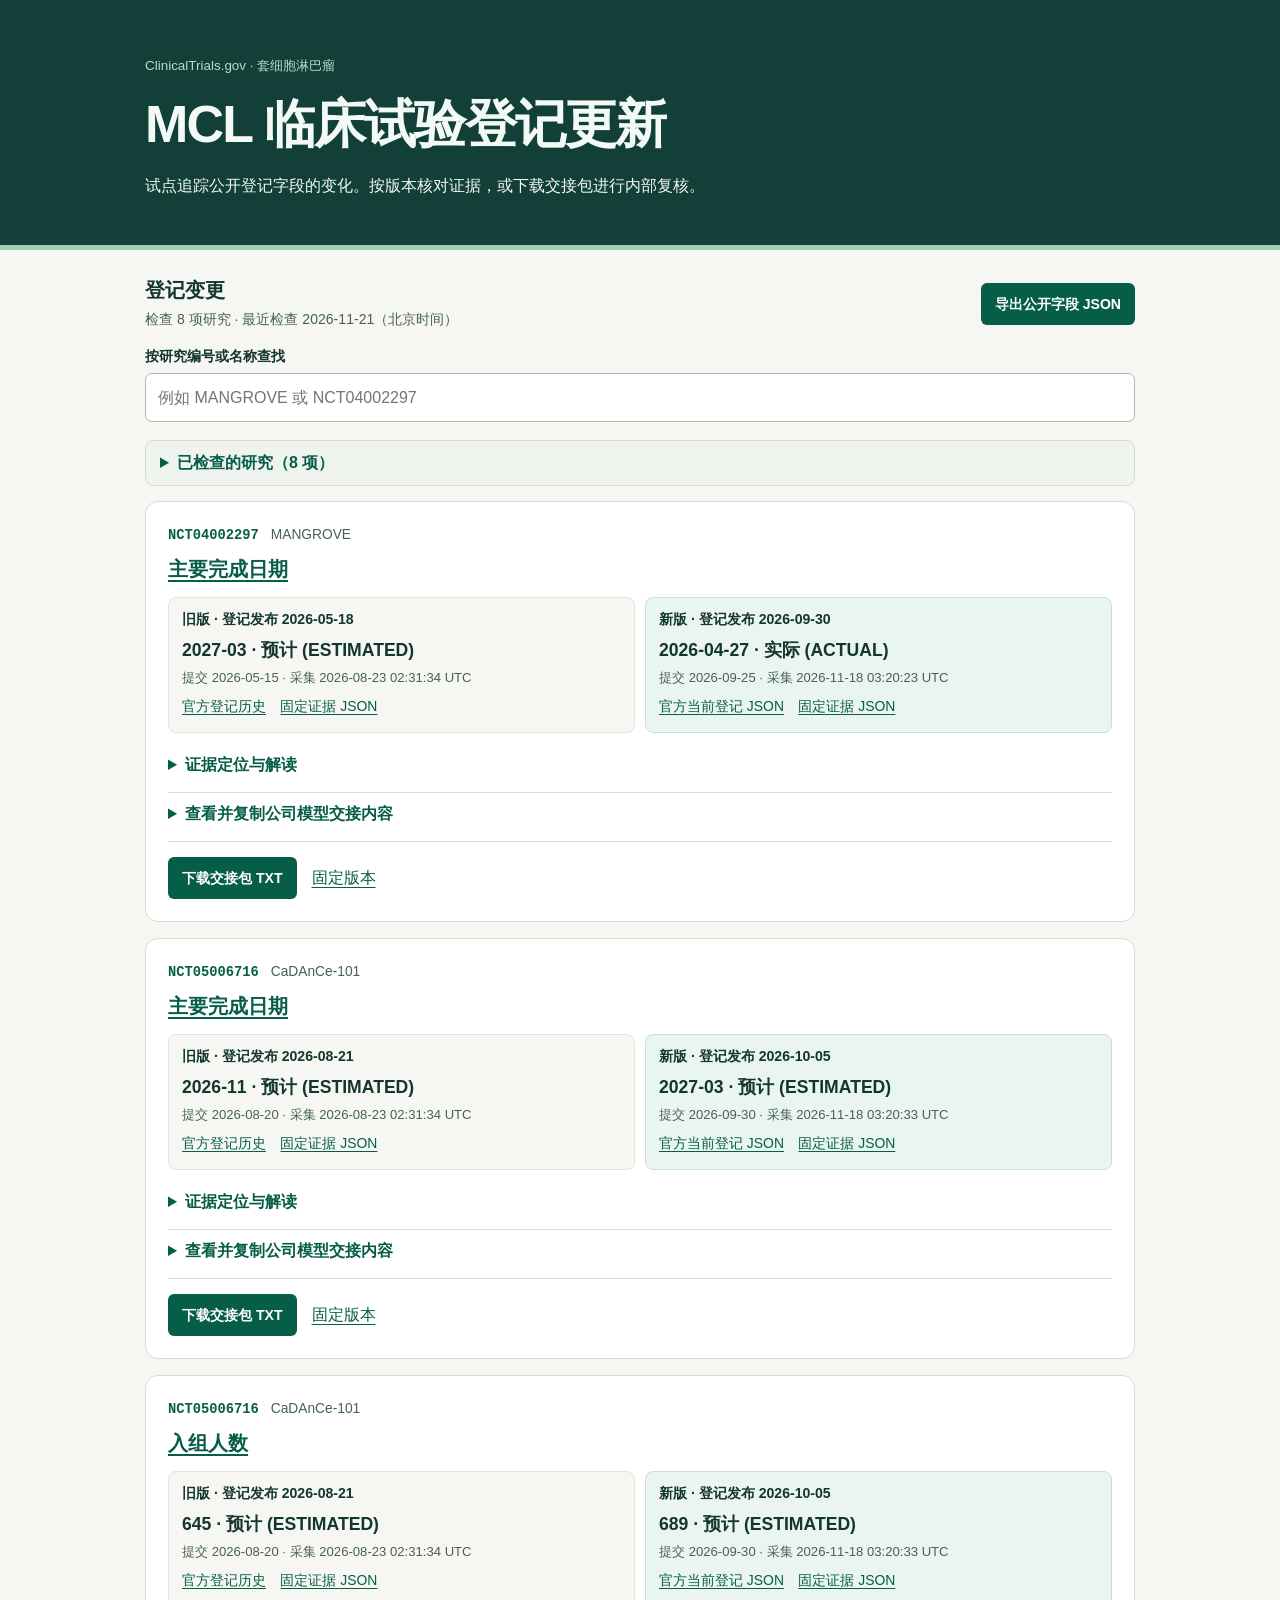
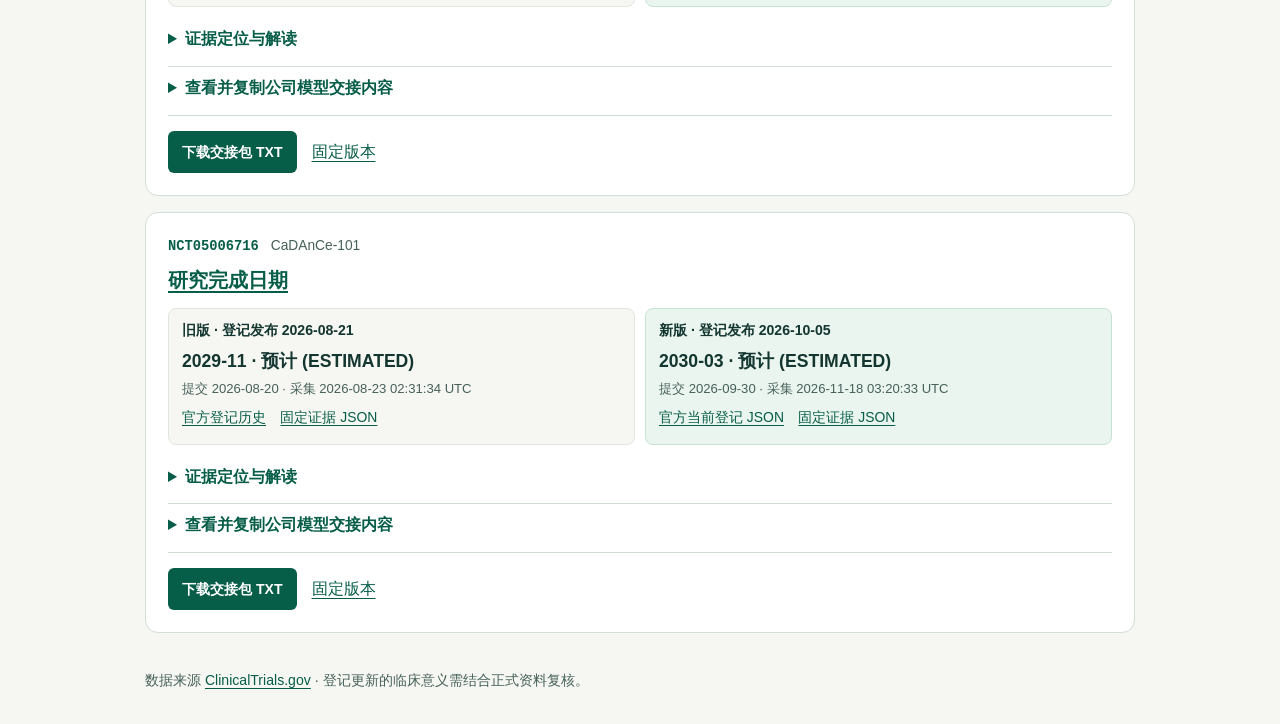
==== registry.html @ 175d5019 "Update public MCL registry snapshot" ====
<!doctype html>
<html lang="zh-CN">
<head>
<meta charset="utf-8">
<meta name="viewport" content="width=device-width,initial-scale=1">
<title>MCL 临床试验登记更新</title>
<link rel="stylesheet" href="reader.css">
<script src="reader.js" defer></script>
</head>
<body>
<header><div class="shell">
    <p class="kicker">ClinicalTrials.gov · 套细胞淋巴瘤</p>
    <h1>MCL 临床试验登记更新</h1>
    <p>试点追踪公开登记字段的变化。按版本核对证据，或下载交接包进行内部复核。</p>
</div></header>
<main class="shell">
    <section class="controls" aria-labelledby="list">
      <div><h2 id="list">登记变更</h2><p>检查 8 项研究 · 最近检查 2026-11-21（北京时间）</p></div>
      <a class="button" href="feed.json" download>导出公开字段 JSON</a>
      <div class="search" hidden><label for="filter">按研究编号或名称查找</label>
      <input type="search" id="filter" placeholder="例如 MANGROVE 或 NCT04002297"></div>
    </section>
    
<details class="monitored">
    <summary>已检查的研究（8 项）</summary>
    <ul>
<li class="monitor-study" data-study="NCT03206970 BGB-3111-206">
    <div><strong>BGB-3111-206</strong> <code>NCT03206970</code></div>
    <div class="date">登记版本发布 2024-10-26 · 未发现监测字段差异</div>
    <a href="https://clinicaltrials.gov/api/v2/studies/NCT03206970">官方当前登记 JSON</a> <a href="https://clinicaltrials.gov/study/NCT03206970?tab=history">官方登记历史</a>
</li>

<li class="monitor-study" data-study="NCT03740529 BRUIN">
    <div><strong>BRUIN</strong> <code>NCT03740529</code></div>
    <div class="date">登记版本发布 2026-01-27 · 未发现监测字段差异</div>
    <a href="https://clinicaltrials.gov/api/v2/studies/NCT03740529">官方当前登记 JSON</a> <a href="https://clinicaltrials.gov/study/NCT03740529?tab=history">官方登记历史</a>
</li>

<li class="monitor-study" data-study="NCT05006716 CaDAnCe-101">
    <div><strong>CaDAnCe-101</strong> <code>NCT05006716</code></div>
    <div class="date">登记版本发布 2026-10-05 · 有监测字段差异</div>
    <a href="https://clinicaltrials.gov/api/v2/studies/NCT05006716">官方当前登记 JSON</a> <a href="https://clinicaltrials.gov/study/NCT05006716?tab=history">官方登记历史</a>
</li>

<li class="monitor-study" data-study="NCT06742996 CELESTIAL-RRMCL">
    <div><strong>CELESTIAL-RRMCL</strong> <code>NCT06742996</code></div>
    <div class="date">登记版本发布 2026-10-29 · 未发现监测字段差异</div>
    <a href="https://clinicaltrials.gov/api/v2/studies/NCT06742996">官方当前登记 JSON</a> <a href="https://clinicaltrials.gov/study/NCT06742996?tab=history">官方登记历史</a>
</li>

<li class="monitor-study" data-study="NCT02972840 ECHO">
    <div><strong>ECHO</strong> <code>NCT02972840</code></div>
    <div class="date">登记版本发布 2026-10-08 · 未发现监测字段差异</div>
    <a href="https://clinicaltrials.gov/api/v2/studies/NCT02972840">官方当前登记 JSON</a> <a href="https://clinicaltrials.gov/study/NCT02972840?tab=history">官方登记历史</a>
</li>

<li class="monitor-study" data-study="NCT04002297 MANGROVE">
    <div><strong>MANGROVE</strong> <code>NCT04002297</code></div>
    <div class="date">登记版本发布 2026-09-30 · 有监测字段差异</div>
    <a href="https://clinicaltrials.gov/api/v2/studies/NCT04002297">官方当前登记 JSON</a> <a href="https://clinicaltrials.gov/study/NCT04002297?tab=history">官方登记历史</a>
</li>

<li class="monitor-study" data-study="NCT03112174 SYMPATICO">
    <div><strong>SYMPATICO</strong> <code>NCT03112174</code></div>
    <div class="date">登记版本发布 2025-07-22 · 未发现监测字段差异</div>
    <a href="https://clinicaltrials.gov/api/v2/studies/NCT03112174">官方当前登记 JSON</a> <a href="https://clinicaltrials.gov/study/NCT03112174?tab=history">官方登记历史</a>
</li>

<li class="monitor-study" data-study="NCT02601313 ZUMA-2">
    <div><strong>ZUMA-2</strong> <code>NCT02601313</code></div>
    <div class="date">登记版本发布 2026-03-18 · 未发现监测字段差异</div>
    <a href="https://clinicaltrials.gov/api/v2/studies/NCT02601313">官方当前登记 JSON</a> <a href="https://clinicaltrials.gov/study/NCT02601313?tab=history">官方登记历史</a>
</li>
</ul>
</details>

    <p id="empty" class="empty" role="status" hidden>未找到匹配的研究。</p>
    
<article id="d60b5598485676c1b5f2878c" class="card" data-study="NCT04002297 MANGROVE">
    <div class="study"><span>NCT04002297</span><span>MANGROVE</span></div>
    <h2><a href="events/d60b5598485676c1b5f2878c.html">主要完成日期</a></h2>
    <div class="comparison">
        <section class="before">
            <h3>旧版 · 登记发布 2026-05-18</h3>
            <p class="value">2027-03 · 预计 (ESTIMATED)</p>
            <p class="date">提交 2026-05-15 · 采集 2026-08-23 02:31:34 UTC</p>
            <a href="https://clinicaltrials.gov/study/NCT04002297?tab=history">官方登记历史</a>
            <a href="evidence/d60b5598485676c1b5f2878c-before_file.json">固定证据 JSON</a>
        </section>
        <section class="after">
            <h3>新版 · 登记发布 2026-09-30</h3>
            <p class="value">2026-04-27 · 实际 (ACTUAL)</p>
            <p class="date">提交 2026-09-25 · 采集 2026-11-18 03:20:23 UTC</p>
            <a href="https://clinicaltrials.gov/api/v2/studies/NCT04002297">官方当前登记 JSON</a>
            <a href="evidence/d60b5598485676c1b5f2878c-after_file.json">固定证据 JSON</a>
        </section>
    </div>
    <details>
        <summary>证据定位与解读</summary>
        <p>官方 Record History 按提交日（Submitted Date）列出版本。选择旧版 2026-05-15 和新版 2026-09-25，再核对登记字段。 当前官方 JSON 会继续更新，固定证据仅保留采集版本中的这一字段。</p>
        <p>首版核对指引已更正。官方历史列表使用提交日，证据仍同时保留发布日期。</p>
        <p>登记字段 <code>protocolSection.statusModule.primaryCompletionDateStruct</code></p>
        <p>主要完成日期指最后一位受试者完成主要终点最终数据采集的日期。若登记从预计改为实际，可向研究团队核对主要终点数据的成熟度和分析安排。</p>
        <p>MANGROVE 的这版登记是一项 III 期研究，纳入既往未治疗且不适合造血干细胞移植的成人 MCL。比较扎努布替尼＋利妥昔单抗与苯达莫司汀＋利妥昔单抗（BR）；主要终点为独立中央判读的无进展生存期（PFS）。</p><p>如果内部项目针对后线 MCL，本次主要完成日期更新可触发对未来一线治疗路径与既往 BTK 抑制剂暴露的监测。该字段没有提供新的疗效实测值。</p><p>官方设计与终点字段 <code>protocolSection.identificationModule.briefTitle</code>、<code>protocolSection.designModule.phases</code>、<code>protocolSection.armsInterventionsModule.armGroups</code>、<code>protocolSection.outcomesModule.primaryOutcomes</code></p>
        <p>首次变更日期待核实。登记变化无法单独证明锁库、读出、发表、疗效、安全性或提前终止。</p>
        <a href="https://clinicaltrials.gov/study-basics/glossary">ClinicalTrials.gov 术语表</a>
    </details>
    <details>
        <summary>查看并复制公司模型交接内容</summary>
        <textarea readonly rows="12" aria-label="交接内容">MCL 登记变更 · 公司模型核对材料

研究 MANGROVE（NCT04002297）
字段 主要完成日期
旧版 2027-03 · 预计 (ESTIMATED)（登记版本发布 2026-05-18；提交 2026-05-15；采集 2026-08-23T02:31:34+00:00）
新版 2026-04-27 · 实际 (ACTUAL)（登记版本发布 2026-09-30；提交 2026-09-25；采集 2026-11-18T03:20:23+00:00）

公开证据
旧版官方历史记录 https://clinicaltrials.gov/study/NCT04002297?tab=history
官方 Record History 按提交日（Submitted Date）列出版本。选择旧版 2026-05-15 和新版 2026-09-25，再核对登记字段。
当前官方登记 JSON https://clinicaltrials.gov/api/v2/studies/NCT04002297
核对字段 protocolSection.statusModule.primaryCompletionDateStruct；当前 JSON 会继续更新。固定证据保留采集的对应登记值。
首版核对指引已更正。官方历史列表使用提交日，证据仍同时保留发布日期。
官方术语表 https://clinicaltrials.gov/study-basics/glossary
两次快照只证明各自登记版本中的值。首次发生变更的准确日期待核实。

本次版本的研究背景
MANGROVE 的这版登记是一项 III 期研究，纳入既往未治疗且不适合造血干细胞移植的成人 MCL。比较扎努布替尼＋利妥昔单抗与苯达莫司汀＋利妥昔单抗（BR）；主要终点为独立中央判读的无进展生存期（PFS）。
如果内部项目针对后线 MCL，本次主要完成日期更新可触发对未来一线治疗路径与既往 BTK 抑制剂暴露的监测。该字段没有提供新的疗效实测值。
设计与终点定位 protocolSection.identificationModule.briefTitle、protocolSection.designModule.phases、protocolSection.armsInterventionsModule.armGroups、protocolSection.outcomesModule.primaryOutcomes
需核对的项目问题 请核对项目入组标准是否按既往 BTK 抑制剂暴露分层，并说明需要何种正式一线读出或采用证据，才应调整后线入组或分析假设。

条件化影响
主要完成日期指最后一位受试者完成主要终点最终数据采集的日期。若登记从预计改为实际，可向研究团队核对主要终点数据的成熟度和分析安排。
有正式数据截止或锁库公告时，记录公告日期、覆盖人群和分析类型。只有登记更新时，将读出窗口留待核实。

请内部模型回答
请核对主要终点定义、最后一位受试者的数据采集节点、数据截止或锁库计划及预计首次披露时间。若较原计划提前，是否有公开的方案修订或随访安排可解释差异？
在有权限的内网资料中定位关联的研究方案版本、正式分析或披露计划、内部监测记录。逐条区分登记事实、内部证据、条件推断与待核实事项，并给出资料标题、日期和可复核定位。缺少证据的项目列出所缺资料。若需要作跨研究比较，先核对人群、终点、分析集与随访；资料不足时保留待核实。

限制
登记变化无法单独证明锁库、结果读出、发表、疗效、安全性或提前终止。
</textarea>
        <button class="copy" data-copy type="button" hidden>复制交接内容</button>
        <span class="copy-status" role="status"></span>
    </details>
    <div class="actions">
        <a class="button" href="handoff/d60b5598485676c1b5f2878c.txt" download>下载交接包 TXT</a>
        <a href="events/d60b5598485676c1b5f2878c.html">固定版本</a>
    </div>
</article>

<article id="5d902470d281c85d183dbe94" class="card" data-study="NCT05006716 CaDAnCe-101">
    <div class="study"><span>NCT05006716</span><span>CaDAnCe-101</span></div>
    <h2><a href="events/5d902470d281c85d183dbe94.html">主要完成日期</a></h2>
    <div class="comparison">
        <section class="before">
            <h3>旧版 · 登记发布 2026-08-21</h3>
            <p class="value">2026-11 · 预计 (ESTIMATED)</p>
            <p class="date">提交 2026-08-20 · 采集 2026-08-23 02:31:34 UTC</p>
            <a href="https://clinicaltrials.gov/study/NCT05006716?tab=history">官方登记历史</a>
            <a href="evidence/5d902470d281c85d183dbe94-before_file.json">固定证据 JSON</a>
        </section>
        <section class="after">
            <h3>新版 · 登记发布 2026-10-05</h3>
            <p class="value">2027-03 · 预计 (ESTIMATED)</p>
            <p class="date">提交 2026-09-30 · 采集 2026-11-18 03:20:33 UTC</p>
            <a href="https://clinicaltrials.gov/api/v2/studies/NCT05006716">官方当前登记 JSON</a>
            <a href="evidence/5d902470d281c85d183dbe94-after_file.json">固定证据 JSON</a>
        </section>
    </div>
    <details>
        <summary>证据定位与解读</summary>
        <p>官方 Record History 按提交日（Submitted Date）列出版本。选择旧版 2026-08-20 和新版 2026-09-30，再核对登记字段。 当前官方 JSON 会继续更新，固定证据仅保留采集版本中的这一字段。</p>
        <p>首版核对指引已更正。官方历史列表使用提交日，证据仍同时保留发布日期。</p>
        <p>登记字段 <code>protocolSection.statusModule.primaryCompletionDateStruct</code></p>
        <p>主要完成日期指最后一位受试者完成主要终点最终数据采集的日期。若登记从预计改为实际，可向研究团队核对主要终点数据的成熟度和分析安排。</p>
        <p>CaDAnCe-101 的这版登记是一项涵盖多种 B 细胞肿瘤的 I/II 期研究。I 期包括单药剂量递增与扩展，主要观察不良事件和剂量；II 期为单药扩展，主要终点为客观缓解率（ORR）。</p><p>若查看入组字段，645→689 是全研究目标入组人数的变化。按 MCL 队列评估时，需要单独核对队列计划与实际人数。</p><p>官方设计与终点字段 <code>protocolSection.identificationModule.briefTitle</code>、<code>protocolSection.designModule.phases</code>、<code>protocolSection.armsInterventionsModule.armGroups</code>、<code>protocolSection.outcomesModule.primaryOutcomes</code></p>
        <p>首次变更日期待核实。登记变化无法单独证明锁库、读出、发表、疗效、安全性或提前终止。</p>
        <a href="https://clinicaltrials.gov/study-basics/glossary">ClinicalTrials.gov 术语表</a>
    </details>
    <details>
        <summary>查看并复制公司模型交接内容</summary>
        <textarea readonly rows="12" aria-label="交接内容">MCL 登记变更 · 公司模型核对材料

研究 CaDAnCe-101（NCT05006716）
字段 主要完成日期
旧版 2026-11 · 预计 (ESTIMATED)（登记版本发布 2026-08-21；提交 2026-08-20；采集 2026-08-23T02:31:34+00:00）
新版 2027-03 · 预计 (ESTIMATED)（登记版本发布 2026-10-05；提交 2026-09-30；采集 2026-11-18T03:20:33+00:00）

公开证据
旧版官方历史记录 https://clinicaltrials.gov/study/NCT05006716?tab=history
官方 Record History 按提交日（Submitted Date）列出版本。选择旧版 2026-08-20 和新版 2026-09-30，再核对登记字段。
当前官方登记 JSON https://clinicaltrials.gov/api/v2/studies/NCT05006716
核对字段 protocolSection.statusModule.primaryCompletionDateStruct；当前 JSON 会继续更新。固定证据保留采集的对应登记值。
首版核对指引已更正。官方历史列表使用提交日，证据仍同时保留发布日期。
官方术语表 https://clinicaltrials.gov/study-basics/glossary
两次快照只证明各自登记版本中的值。首次发生变更的准确日期待核实。

本次版本的研究背景
CaDAnCe-101 的这版登记是一项涵盖多种 B 细胞肿瘤的 I/II 期研究。I 期包括单药剂量递增与扩展，主要观察不良事件和剂量；II 期为单药扩展，主要终点为客观缓解率（ORR）。
若查看入组字段，645→689 是全研究目标入组人数的变化。按 MCL 队列评估时，需要单独核对队列计划与实际人数。
设计与终点定位 protocolSection.identificationModule.briefTitle、protocolSection.designModule.phases、protocolSection.armsInterventionsModule.armGroups、protocolSection.outcomesModule.primaryOutcomes
需核对的项目问题 请核对 MCL 队列的独立样本量、入组进度、既往 BTK 抑制剂暴露及可评价人数；仅在队列资料显示更改时更新 MCL 项目的监测判断。

条件化影响
主要完成日期指最后一位受试者完成主要终点最终数据采集的日期。若登记从预计改为实际，可向研究团队核对主要终点数据的成熟度和分析安排。
有正式数据截止或锁库公告时，记录公告日期、覆盖人群和分析类型。只有登记更新时，将读出窗口留待核实。

请内部模型回答
请核对主要终点定义、最后一位受试者的数据采集节点、数据截止或锁库计划及预计首次披露时间。若较原计划提前，是否有公开的方案修订或随访安排可解释差异？
在有权限的内网资料中定位关联的研究方案版本、正式分析或披露计划、内部监测记录。逐条区分登记事实、内部证据、条件推断与待核实事项，并给出资料标题、日期和可复核定位。缺少证据的项目列出所缺资料。若需要作跨研究比较，先核对人群、终点、分析集与随访；资料不足时保留待核实。

限制
登记变化无法单独证明锁库、结果读出、发表、疗效、安全性或提前终止。
</textarea>
        <button class="copy" data-copy type="button" hidden>复制交接内容</button>
        <span class="copy-status" role="status"></span>
    </details>
    <div class="actions">
        <a class="button" href="handoff/5d902470d281c85d183dbe94.txt" download>下载交接包 TXT</a>
        <a href="events/5d902470d281c85d183dbe94.html">固定版本</a>
    </div>
</article>

<article id="05e7311317cbf8cc5803817f" class="card" data-study="NCT05006716 CaDAnCe-101">
    <div class="study"><span>NCT05006716</span><span>CaDAnCe-101</span></div>
    <h2><a href="events/05e7311317cbf8cc5803817f.html">入组人数</a></h2>
    <div class="comparison">
        <section class="before">
            <h3>旧版 · 登记发布 2026-08-21</h3>
            <p class="value">645 · 预计 (ESTIMATED)</p>
            <p class="date">提交 2026-08-20 · 采集 2026-08-23 02:31:34 UTC</p>
            <a href="https://clinicaltrials.gov/study/NCT05006716?tab=history">官方登记历史</a>
            <a href="evidence/05e7311317cbf8cc5803817f-before_file.json">固定证据 JSON</a>
        </section>
        <section class="after">
            <h3>新版 · 登记发布 2026-10-05</h3>
            <p class="value">689 · 预计 (ESTIMATED)</p>
            <p class="date">提交 2026-09-30 · 采集 2026-11-18 03:20:33 UTC</p>
            <a href="https://clinicaltrials.gov/api/v2/studies/NCT05006716">官方当前登记 JSON</a>
            <a href="evidence/05e7311317cbf8cc5803817f-after_file.json">固定证据 JSON</a>
        </section>
    </div>
    <details>
        <summary>证据定位与解读</summary>
        <p>官方 Record History 按提交日（Submitted Date）列出版本。选择旧版 2026-08-20 和新版 2026-09-30，再核对登记字段。 当前官方 JSON 会继续更新，固定证据仅保留采集版本中的这一字段。</p>
        <p>首版核对指引已更正。官方历史列表使用提交日，证据仍同时保留发布日期。</p>
        <p>登记字段 <code>protocolSection.designModule.enrollmentInfo</code></p>
        <p>登记入组数反映登记口径下的计划或实际入组。若预计人数被实际人数取代，可检查入组与统计计划是否一致。</p>
        <p>CaDAnCe-101 的这版登记是一项涵盖多种 B 细胞肿瘤的 I/II 期研究。I 期包括单药剂量递增与扩展，主要观察不良事件和剂量；II 期为单药扩展，主要终点为客观缓解率（ORR）。</p><p>若查看入组字段，645→689 是全研究目标入组人数的变化。按 MCL 队列评估时，需要单独核对队列计划与实际人数。</p><p>官方设计与终点字段 <code>protocolSection.identificationModule.briefTitle</code>、<code>protocolSection.designModule.phases</code>、<code>protocolSection.armsInterventionsModule.armGroups</code>、<code>protocolSection.outcomesModule.primaryOutcomes</code></p>
        <p>首次变更日期待核实。登记变化无法单独证明锁库、读出、发表、疗效、安全性或提前终止。</p>
        <a href="https://clinicaltrials.gov/study-basics/glossary">ClinicalTrials.gov 术语表</a>
    </details>
    <details>
        <summary>查看并复制公司模型交接内容</summary>
        <textarea readonly rows="12" aria-label="交接内容">MCL 登记变更 · 公司模型核对材料

研究 CaDAnCe-101（NCT05006716）
字段 入组人数
旧版 645 · 预计 (ESTIMATED)（登记版本发布 2026-08-21；提交 2026-08-20；采集 2026-08-23T02:31:34+00:00）
新版 689 · 预计 (ESTIMATED)（登记版本发布 2026-10-05；提交 2026-09-30；采集 2026-11-18T03:20:33+00:00）

公开证据
旧版官方历史记录 https://clinicaltrials.gov/study/NCT05006716?tab=history
官方 Record History 按提交日（Submitted Date）列出版本。选择旧版 2026-08-20 和新版 2026-09-30，再核对登记字段。
当前官方登记 JSON https://clinicaltrials.gov/api/v2/studies/NCT05006716
核对字段 protocolSection.designModule.enrollmentInfo；当前 JSON 会继续更新。固定证据保留采集的对应登记值。
首版核对指引已更正。官方历史列表使用提交日，证据仍同时保留发布日期。
官方术语表 https://clinicaltrials.gov/study-basics/glossary
两次快照只证明各自登记版本中的值。首次发生变更的准确日期待核实。

本次版本的研究背景
CaDAnCe-101 的这版登记是一项涵盖多种 B 细胞肿瘤的 I/II 期研究。I 期包括单药剂量递增与扩展，主要观察不良事件和剂量；II 期为单药扩展，主要终点为客观缓解率（ORR）。
若查看入组字段，645→689 是全研究目标入组人数的变化。按 MCL 队列评估时，需要单独核对队列计划与实际人数。
设计与终点定位 protocolSection.identificationModule.briefTitle、protocolSection.designModule.phases、protocolSection.armsInterventionsModule.armGroups、protocolSection.outcomesModule.primaryOutcomes
需核对的项目问题 请核对 MCL 队列的独立样本量、入组进度、既往 BTK 抑制剂暴露及可评价人数；仅在队列资料显示更改时更新 MCL 项目的监测判断。

条件化影响
登记入组数反映登记口径下的计划或实际入组。若预计人数被实际人数取代，可检查入组与统计计划是否一致。
有方案版本、分组及分析集人数时，分别核对原计划、登记人数和分组分析分母。仅有登记计数时，暂缓判断统计把握度或任何研究组的可评价人数。

请内部模型回答
请核对修订后的目标样本数、实际随机或给药人数、按组分布、分析集定义和统计分析计划。实际登记数和原计划的差异是否有公开说明？
在有权限的内网资料中定位关联的研究方案版本、正式分析或披露计划、内部监测记录。逐条区分登记事实、内部证据、条件推断与待核实事项，并给出资料标题、日期和可复核定位。缺少证据的项目列出所缺资料。若需要作跨研究比较，先核对人群、终点、分析集与随访；资料不足时保留待核实。

限制
登记变化无法单独证明锁库、结果读出、发表、疗效、安全性或提前终止。
</textarea>
        <button class="copy" data-copy type="button" hidden>复制交接内容</button>
        <span class="copy-status" role="status"></span>
    </details>
    <div class="actions">
        <a class="button" href="handoff/05e7311317cbf8cc5803817f.txt" download>下载交接包 TXT</a>
        <a href="events/05e7311317cbf8cc5803817f.html">固定版本</a>
    </div>
</article>

<article id="22633658ce5c59d38dc83e8d" class="card" data-study="NCT05006716 CaDAnCe-101">
    <div class="study"><span>NCT05006716</span><span>CaDAnCe-101</span></div>
    <h2><a href="events/22633658ce5c59d38dc83e8d.html">研究完成日期</a></h2>
    <div class="comparison">
        <section class="before">
            <h3>旧版 · 登记发布 2026-08-21</h3>
            <p class="value">2029-11 · 预计 (ESTIMATED)</p>
            <p class="date">提交 2026-08-20 · 采集 2026-08-23 02:31:34 UTC</p>
            <a href="https://clinicaltrials.gov/study/NCT05006716?tab=history">官方登记历史</a>
            <a href="evidence/22633658ce5c59d38dc83e8d-before_file.json">固定证据 JSON</a>
        </section>
        <section class="after">
            <h3>新版 · 登记发布 2026-10-05</h3>
            <p class="value">2030-03 · 预计 (ESTIMATED)</p>
            <p class="date">提交 2026-09-30 · 采集 2026-11-18 03:20:33 UTC</p>
            <a href="https://clinicaltrials.gov/api/v2/studies/NCT05006716">官方当前登记 JSON</a>
            <a href="evidence/22633658ce5c59d38dc83e8d-after_file.json">固定证据 JSON</a>
        </section>
    </div>
    <details>
        <summary>证据定位与解读</summary>
        <p>官方 Record History 按提交日（Submitted Date）列出版本。选择旧版 2026-08-20 和新版 2026-09-30，再核对登记字段。 当前官方 JSON 会继续更新，固定证据仅保留采集版本中的这一字段。</p>
        <p>首版核对指引已更正。官方历史列表使用提交日，证据仍同时保留发布日期。</p>
        <p>登记字段 <code>protocolSection.statusModule.completionDateStruct</code></p>
        <p>研究完成日期通常涵盖主要、次要终点及不良事件的最终数据采集。若日期由预计改为实际，可向团队核对长期随访和安全性数据的截止范围。</p>
        <p>CaDAnCe-101 的这版登记是一项涵盖多种 B 细胞肿瘤的 I/II 期研究。I 期包括单药剂量递增与扩展，主要观察不良事件和剂量；II 期为单药扩展，主要终点为客观缓解率（ORR）。</p><p>若查看入组字段，645→689 是全研究目标入组人数的变化。按 MCL 队列评估时，需要单独核对队列计划与实际人数。</p><p>官方设计与终点字段 <code>protocolSection.identificationModule.briefTitle</code>、<code>protocolSection.designModule.phases</code>、<code>protocolSection.armsInterventionsModule.armGroups</code>、<code>protocolSection.outcomesModule.primaryOutcomes</code></p>
        <p>首次变更日期待核实。登记变化无法单独证明锁库、读出、发表、疗效、安全性或提前终止。</p>
        <a href="https://clinicaltrials.gov/study-basics/glossary">ClinicalTrials.gov 术语表</a>
    </details>
    <details>
        <summary>查看并复制公司模型交接内容</summary>
        <textarea readonly rows="12" aria-label="交接内容">MCL 登记变更 · 公司模型核对材料

研究 CaDAnCe-101（NCT05006716）
字段 研究完成日期
旧版 2029-11 · 预计 (ESTIMATED)（登记版本发布 2026-08-21；提交 2026-08-20；采集 2026-08-23T02:31:34+00:00）
新版 2030-03 · 预计 (ESTIMATED)（登记版本发布 2026-10-05；提交 2026-09-30；采集 2026-11-18T03:20:33+00:00）

公开证据
旧版官方历史记录 https://clinicaltrials.gov/study/NCT05006716?tab=history
官方 Record History 按提交日（Submitted Date）列出版本。选择旧版 2026-08-20 和新版 2026-09-30，再核对登记字段。
当前官方登记 JSON https://clinicaltrials.gov/api/v2/studies/NCT05006716
核对字段 protocolSection.statusModule.completionDateStruct；当前 JSON 会继续更新。固定证据保留采集的对应登记值。
首版核对指引已更正。官方历史列表使用提交日，证据仍同时保留发布日期。
官方术语表 https://clinicaltrials.gov/study-basics/glossary
两次快照只证明各自登记版本中的值。首次发生变更的准确日期待核实。

本次版本的研究背景
CaDAnCe-101 的这版登记是一项涵盖多种 B 细胞肿瘤的 I/II 期研究。I 期包括单药剂量递增与扩展，主要观察不良事件和剂量；II 期为单药扩展，主要终点为客观缓解率（ORR）。
若查看入组字段，645→689 是全研究目标入组人数的变化。按 MCL 队列评估时，需要单独核对队列计划与实际人数。
设计与终点定位 protocolSection.identificationModule.briefTitle、protocolSection.designModule.phases、protocolSection.armsInterventionsModule.armGroups、protocolSection.outcomesModule.primaryOutcomes
需核对的项目问题 请核对 MCL 队列的独立样本量、入组进度、既往 BTK 抑制剂暴露及可评价人数；仅在队列资料显示更改时更新 MCL 项目的监测判断。

条件化影响
研究完成日期通常涵盖主要、次要终点及不良事件的最终数据采集。若日期由预计改为实际，可向团队核对长期随访和安全性数据的截止范围。
有正式随访或安全性数据截止时，再更新证据时间表。只有登记日期时，记录该时间点并保留分析与披露待核实状态。

请内部模型回答
请核对研究整体访视结束、次要终点与安全性数据截止是否一致，以及长期随访是否有独立安排。
在有权限的内网资料中定位关联的研究方案版本、正式分析或披露计划、内部监测记录。逐条区分登记事实、内部证据、条件推断与待核实事项，并给出资料标题、日期和可复核定位。缺少证据的项目列出所缺资料。若需要作跨研究比较，先核对人群、终点、分析集与随访；资料不足时保留待核实。

限制
登记变化无法单独证明锁库、结果读出、发表、疗效、安全性或提前终止。
</textarea>
        <button class="copy" data-copy type="button" hidden>复制交接内容</button>
        <span class="copy-status" role="status"></span>
    </details>
    <div class="actions">
        <a class="button" href="handoff/22633658ce5c59d38dc83e8d.txt" download>下载交接包 TXT</a>
        <a href="events/22633658ce5c59d38dc83e8d.html">固定版本</a>
    </div>
</article>

    </main>
<footer class="shell">数据来源 <a href="https://clinicaltrials.gov/">ClinicalTrials.gov</a> · 登记更新的临床意义需结合正式资料复核。</footer>
</body>
</html>
---- reader.css ----
:root {
    color-scheme: light;
    font-family: -apple-system, BlinkMacSystemFont, "PingFang SC", "Microsoft YaHei", sans-serif;
    line-height: 1.6;
    color: #143630;
    background: #f6f7f2;
    --subtle: #46605a;
    --accent: #065d48;
    --line: #d3dfd5;
}
* { box-sizing: border-box; }
[hidden] { display: none !important; }
body { margin: 0; }
.shell { width: min(100% - 40px, 990px); margin-inline: auto; }
header { background: #123f37; color: #f3faf5; padding: 55px 0 47px; border-bottom: 5px solid #9dccb4; }
header p { margin: 0; max-width: 45em; }
header .kicker { color: #b4dfcd; font-size: .84rem; margin-bottom: 12px; }
h1, h2, h3 { margin: 0; line-height: 1.35; }
h1 { font-size: clamp(1.85rem, 5vw, 3.25rem); margin-bottom: 14px; letter-spacing: -.035em; }
h2 { font-size: 1.25rem; }
h3 { font-size: .88rem; font-weight: 600; }
a { color: var(--accent); text-underline-offset: .22em; }
:focus-visible { outline: 3px solid #a9511a; outline-offset: 3px; }
.controls { display: grid; grid-template-columns: 1fr auto; gap: 14px 18px; align-items: center; margin: 27px 0 18px; }
.controls p { margin: 4px 0 0; color: var(--subtle); font-size: .88rem; }
.search { grid-column: 1 / -1; }
.search label { display: block; font-size: .9rem; padding-bottom: 5px; font-weight: 600; }
input, textarea { width: 100%; padding: 11px 12px; font: inherit; border-radius: 7px; border: 1px solid #a8bcb0; background: #fff; color: inherit; }
textarea { margin-top: 7px; resize: vertical; }
.card { margin: 0 0 16px; padding: 22px; background: #fff; border: 1px solid var(--line); border-radius: 13px; overflow-wrap: anywhere; }
.study { display: flex; align-items: baseline; gap: 6px 12px; flex-wrap: wrap; font-size: .86rem; color: var(--subtle); margin-bottom: 9px; }
.study span:first-child { font-family: ui-monospace, monospace; color: var(--accent); font-weight: 700; }
.comparison { display: grid; grid-template-columns: repeat(2, minmax(0,1fr)); gap: 10px; margin: 14px 0 11px; }
.comparison section { border: 1px solid #e0e7df; border-radius: 8px; background: #f6f7f2; padding: 12px 13px; }
.comparison .after { background: #e9f5ee; border-color: #c5e3d3; }
.comparison a { display: inline-block; font-size: .87rem; margin: 3px 10px 3px 0; }
.value { font-size: 1.10rem; margin: 7px 0 3px; font-weight: 700; font-variant-numeric: tabular-nums; }
.date { margin: 0 0 4px; color: var(--subtle); font-size: .82rem; }
details { border-bottom: 1px solid var(--line); padding-bottom: 6px; }
summary { padding: 8px 0; cursor: pointer; color: var(--accent); font-weight: 650; }
details > p { margin: 5px 0 9px; }
code { font-family: ui-monospace, monospace; font-size: .86rem; }
.actions { display: flex; align-items: center; flex-wrap: wrap; gap: 8px 15px; margin-top: 15px; }
.button, button { display: inline-block; background: var(--accent); color: #fff; border: 1px solid transparent; border-radius: 6px; padding: 10px 13px; text-decoration: none; font-family: inherit; font-size: .88rem; font-weight: 650; line-height: 1.45; }
button { cursor: pointer; }
.copy-status { margin-inline-start: 8px; }
.empty { padding: 18px; border: 1px dashed #a8bcb0; border-radius: 9px; color: var(--subtle); }
footer { padding-block: 20px 32px; font-size: .88rem; color: var(--subtle); }
@media (max-width: 550px) {
    .shell { width: calc(100% - 24px); }
    header { padding: 32px 0 28px; }
    .card { padding: 14px; }
    .controls, .comparison { grid-template-columns: 1fr; }
    .controls .button { justify-self: start; }
    .comparison a { padding-block: 5px; }
}
.monitored { background: #eef3ed; border: 1px solid var(--line); border-radius: 8px; margin-bottom: 15px; padding: 1px 14px; }
.monitored ul { margin: 0; padding: 0; list-style: none; }
.monitor-study { padding: 9px 0 11px; border-top: 1px solid var(--line); overflow-wrap: anywhere; }
.monitor-study code { margin-left: .35em; }
.monitor-study a { display: inline-block; font-size: .87rem; margin-right: 10px; }
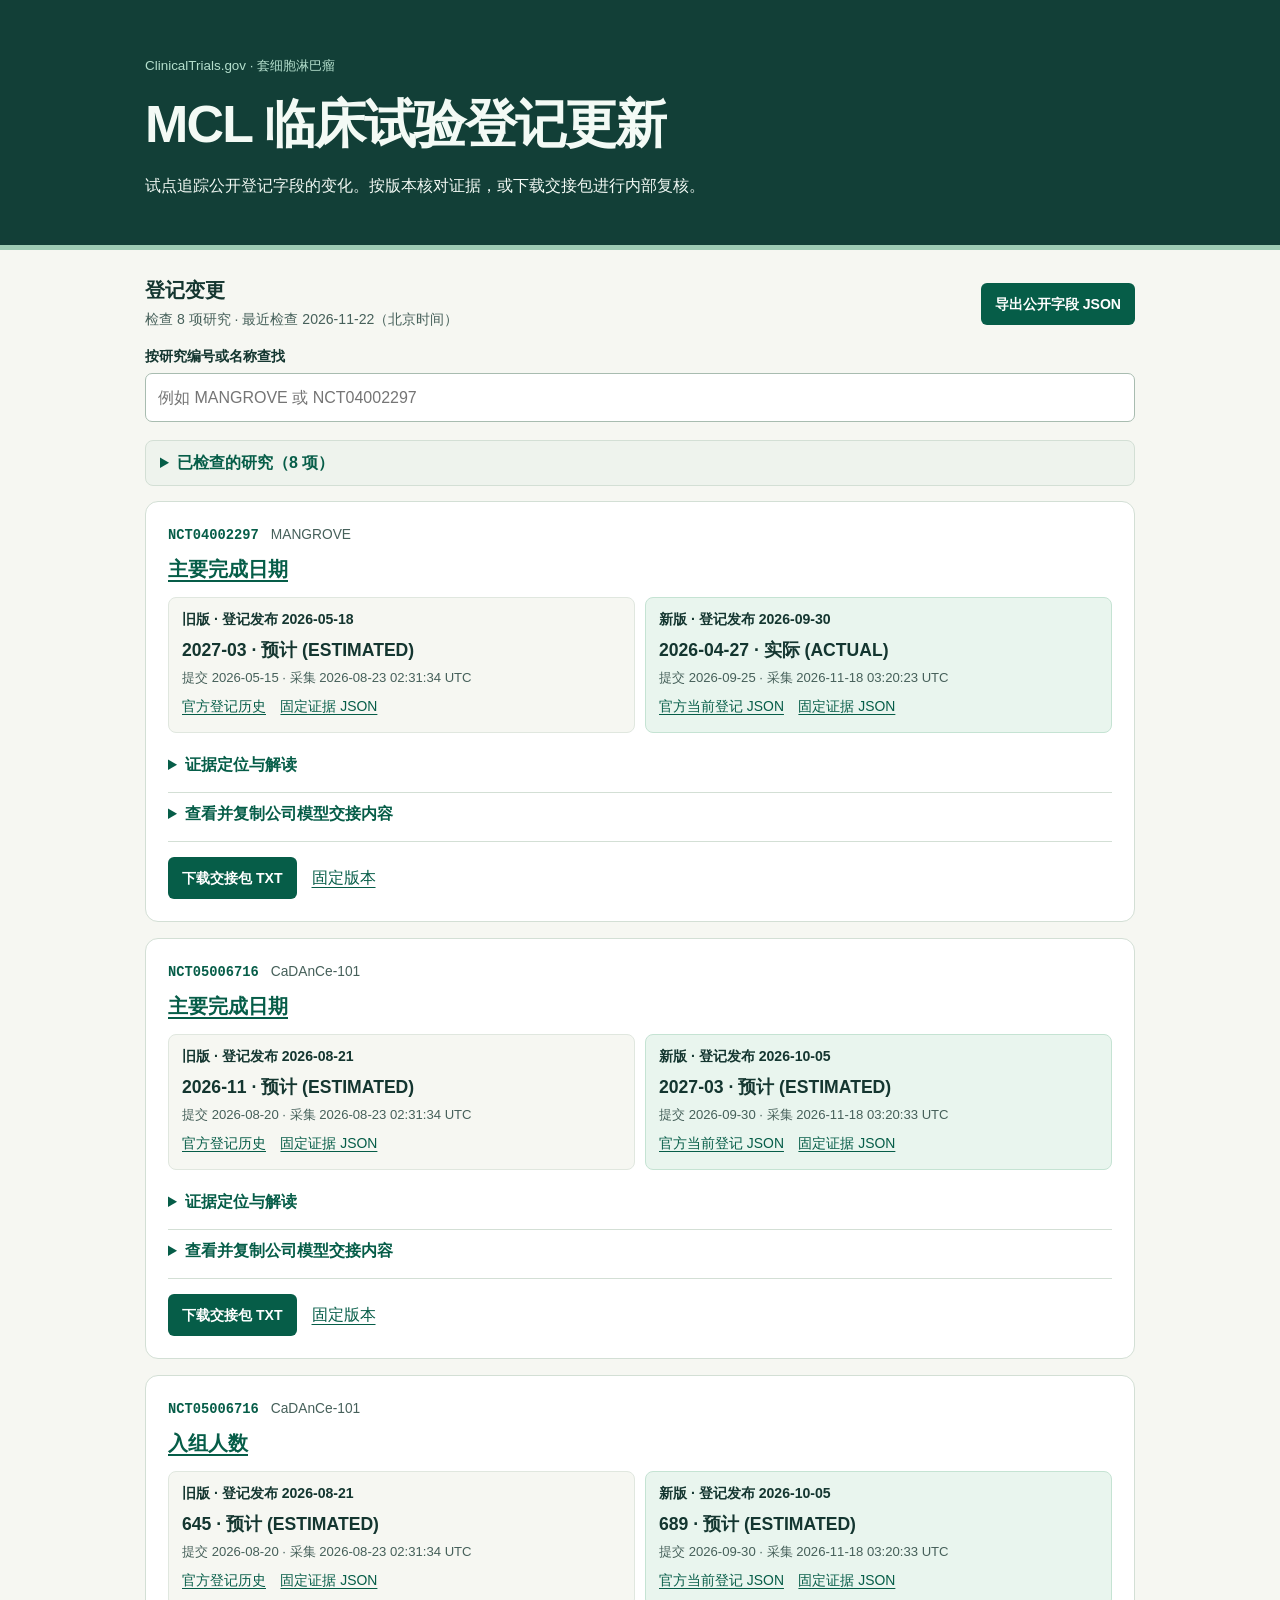
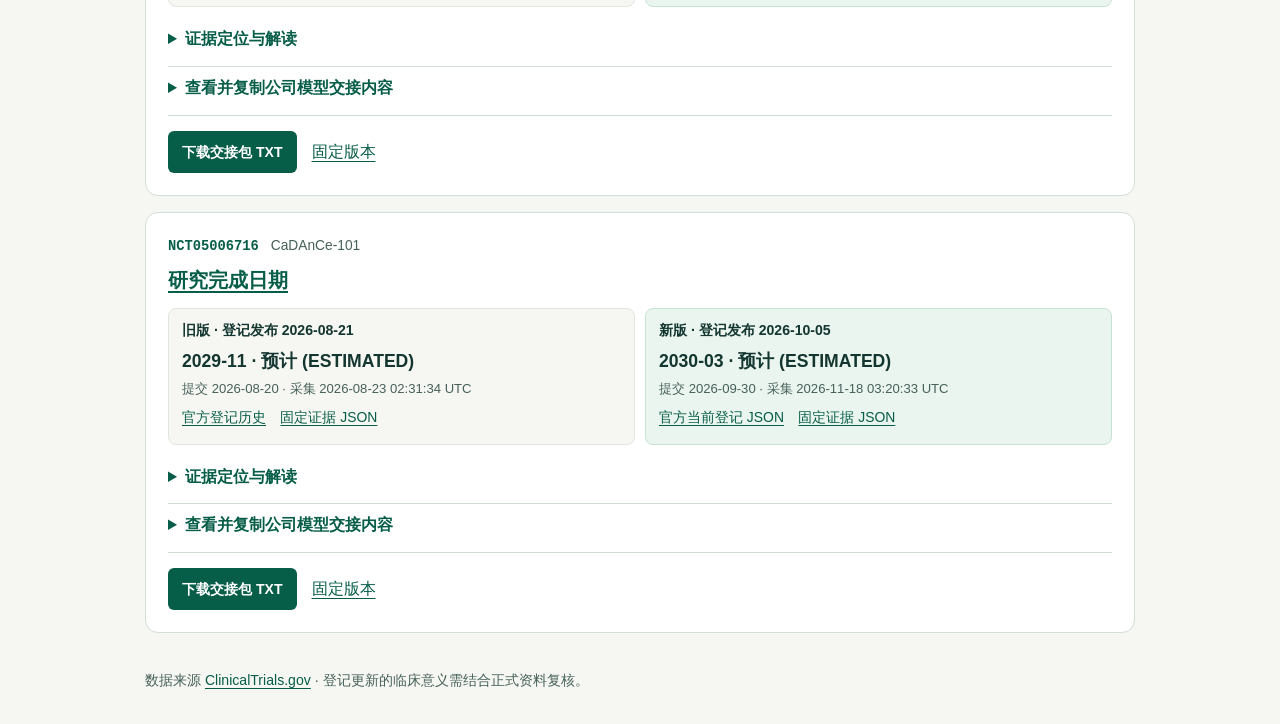
==== commit 8fc33502: "Update public MCL registry snapshot" ====
--- a/registry.html
+++ b/registry.html
@@ -15,7 +15,7 @@
 </div></header>
 <main class="shell">
     <section class="controls" aria-labelledby="list">
-      <div><h2 id="list">登记变更</h2><p>检查 8 项研究 · 最近检查 2026-11-21（北京时间）</p></div>
+      <div><h2 id="list">登记变更</h2><p>检查 8 项研究 · 最近检查 2026-11-22（北京时间）</p></div>
       <a class="button" href="feed.json" download>导出公开字段 JSON</a>
       <div class="search" hidden><label for="filter">按研究编号或名称查找</label>
       <input type="search" id="filter" placeholder="例如 MANGROVE 或 NCT04002297"></div>
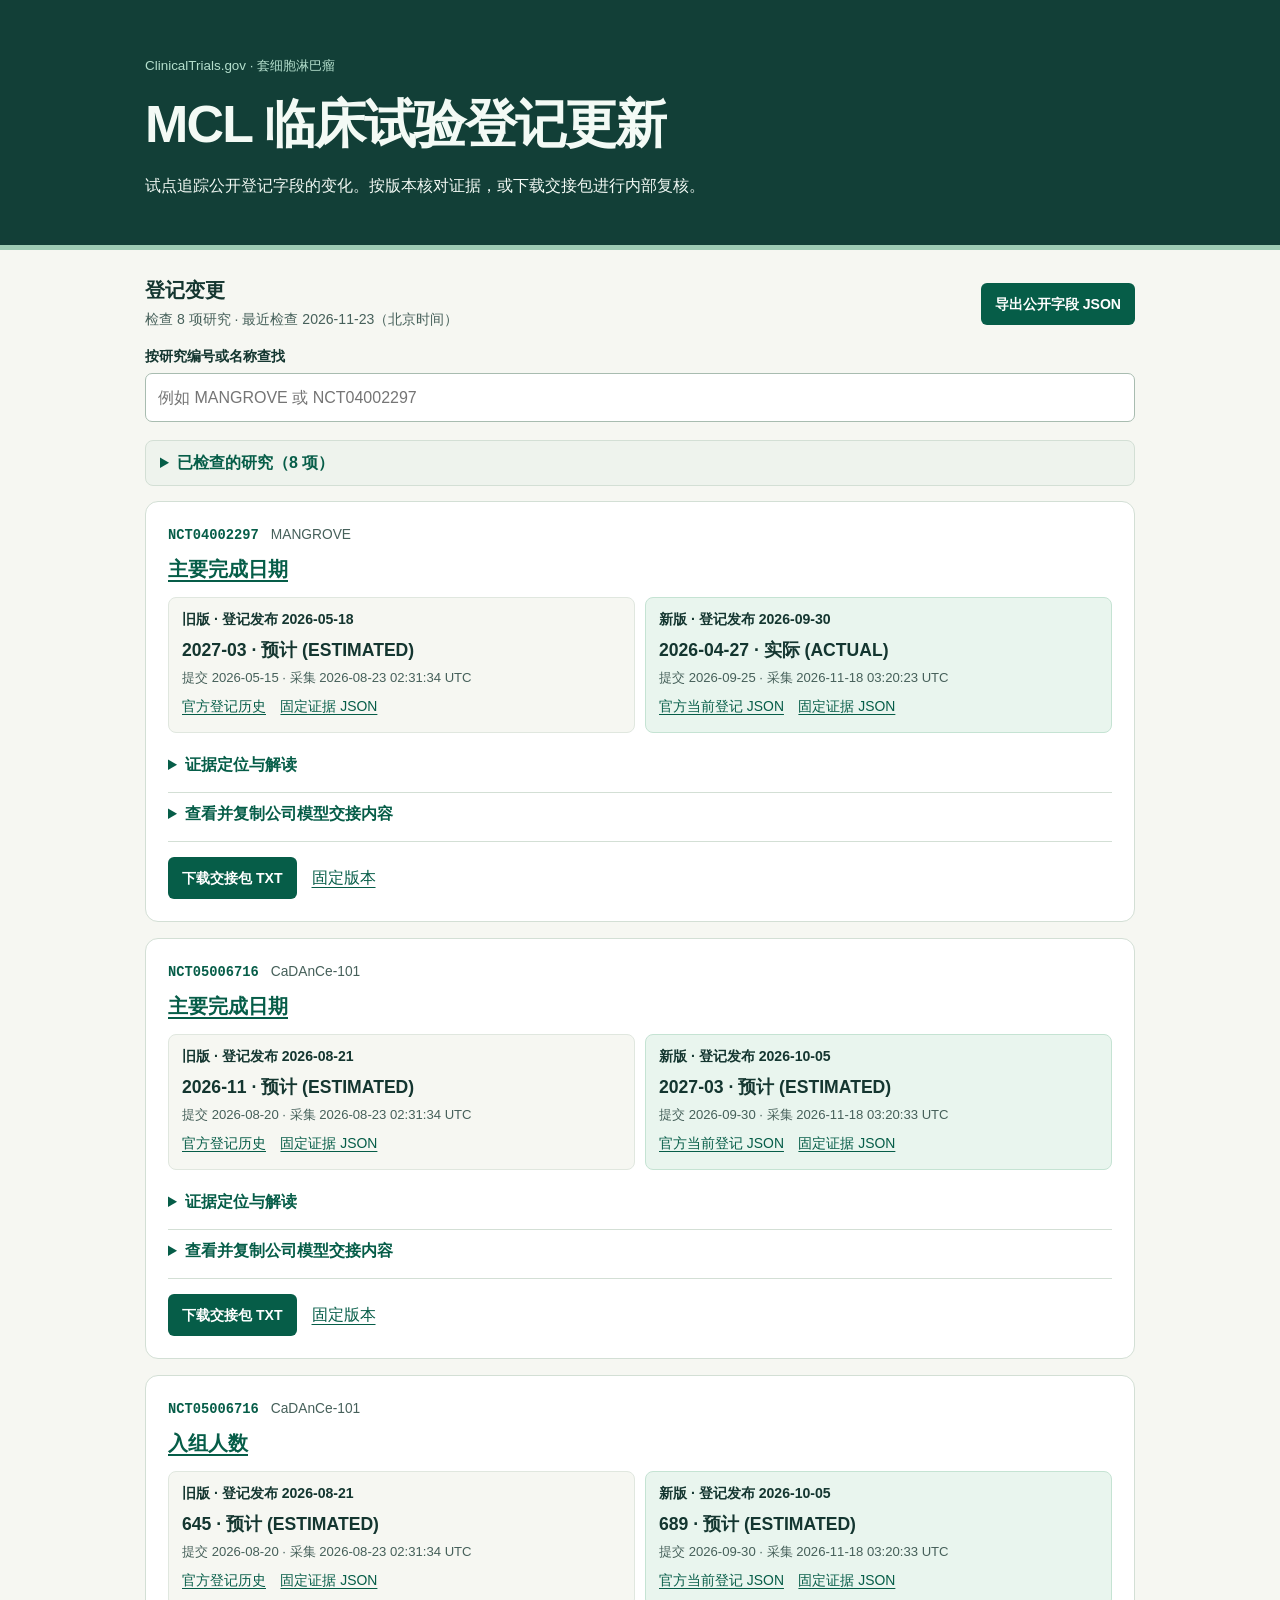
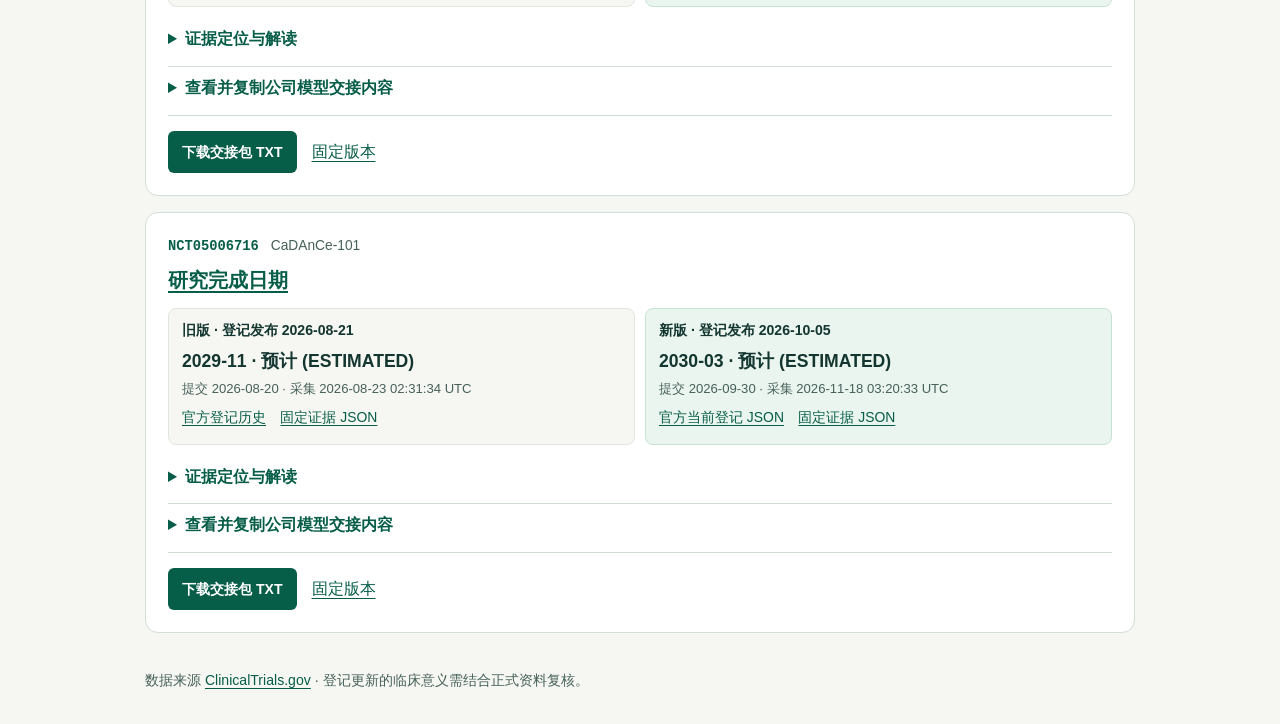
==== commit b81c7aeb: "Update public MCL registry snapshot" ====
--- a/registry.html
+++ b/registry.html
@@ -15,7 +15,7 @@
 </div></header>
 <main class="shell">
     <section class="controls" aria-labelledby="list">
-      <div><h2 id="list">登记变更</h2><p>检查 8 项研究 · 最近检查 2026-11-22（北京时间）</p></div>
+      <div><h2 id="list">登记变更</h2><p>检查 8 项研究 · 最近检查 2026-11-23（北京时间）</p></div>
       <a class="button" href="feed.json" download>导出公开字段 JSON</a>
       <div class="search" hidden><label for="filter">按研究编号或名称查找</label>
       <input type="search" id="filter" placeholder="例如 MANGROVE 或 NCT04002297"></div>
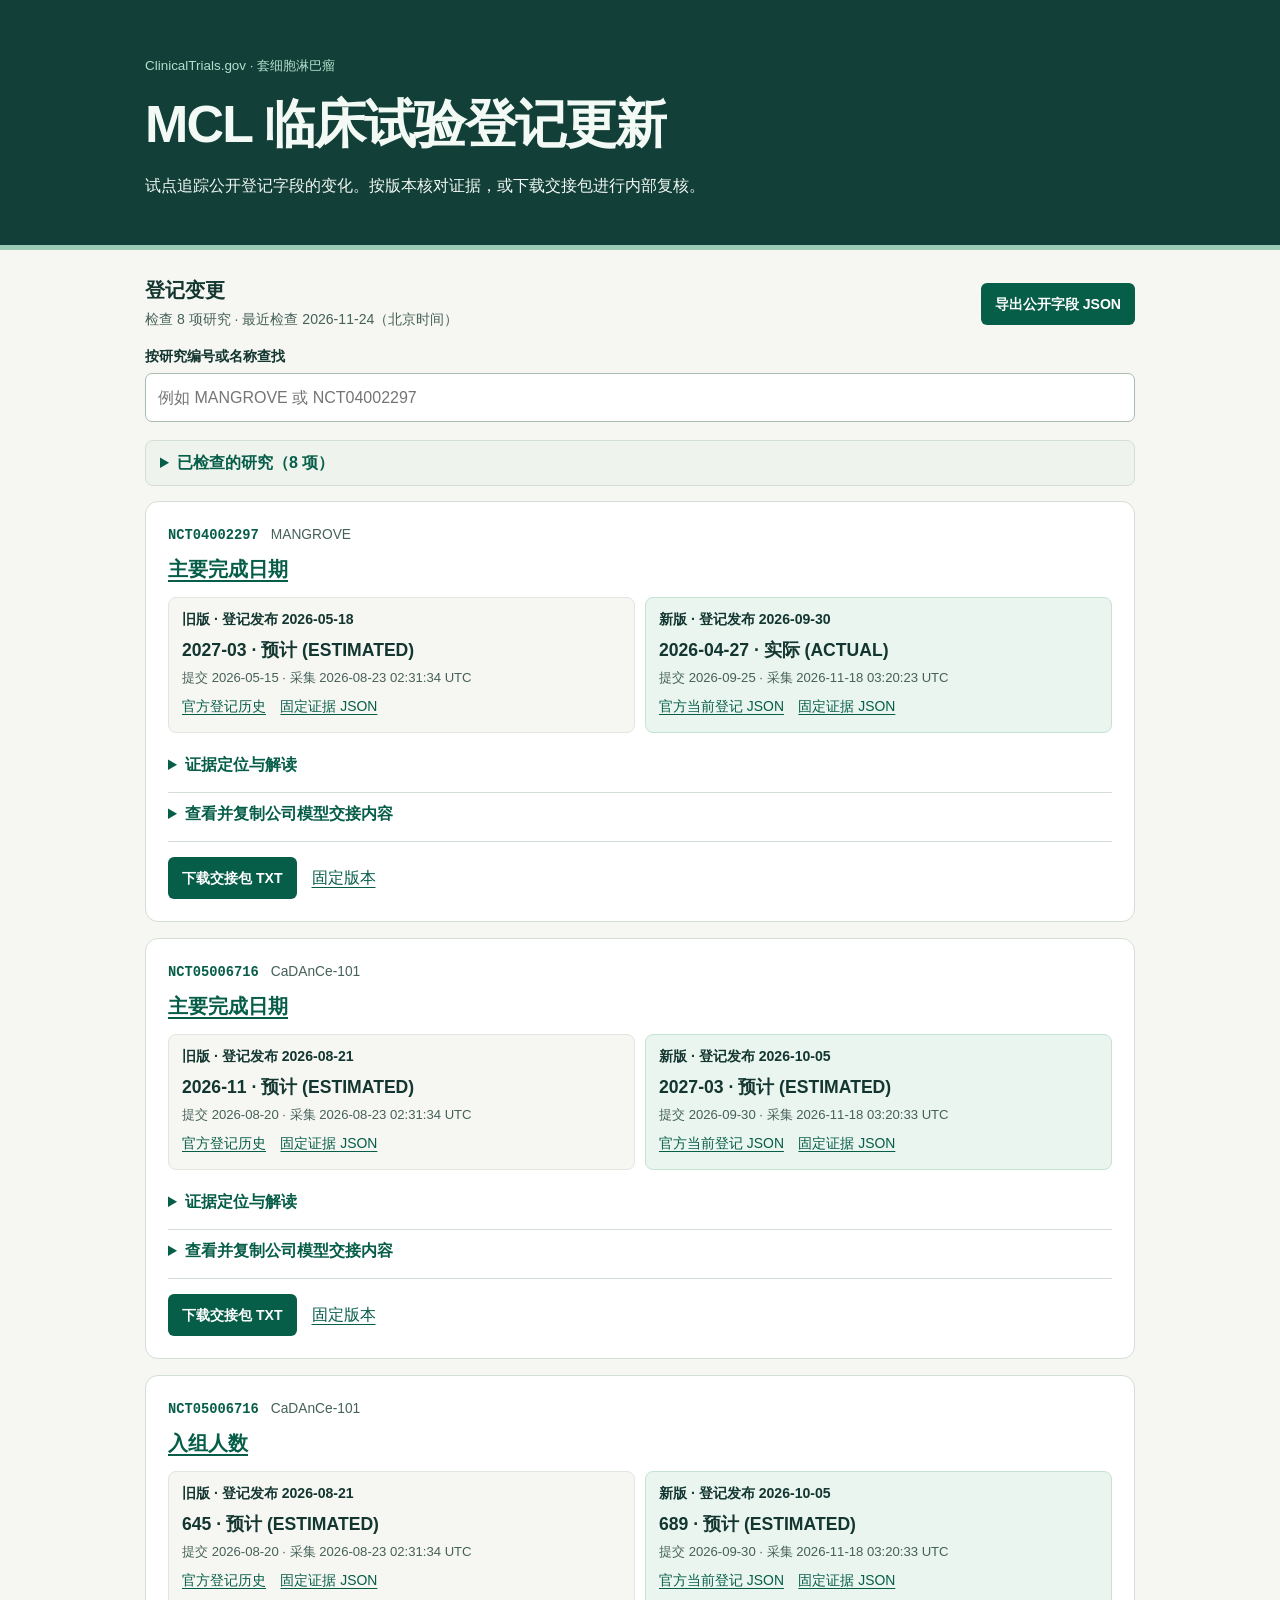
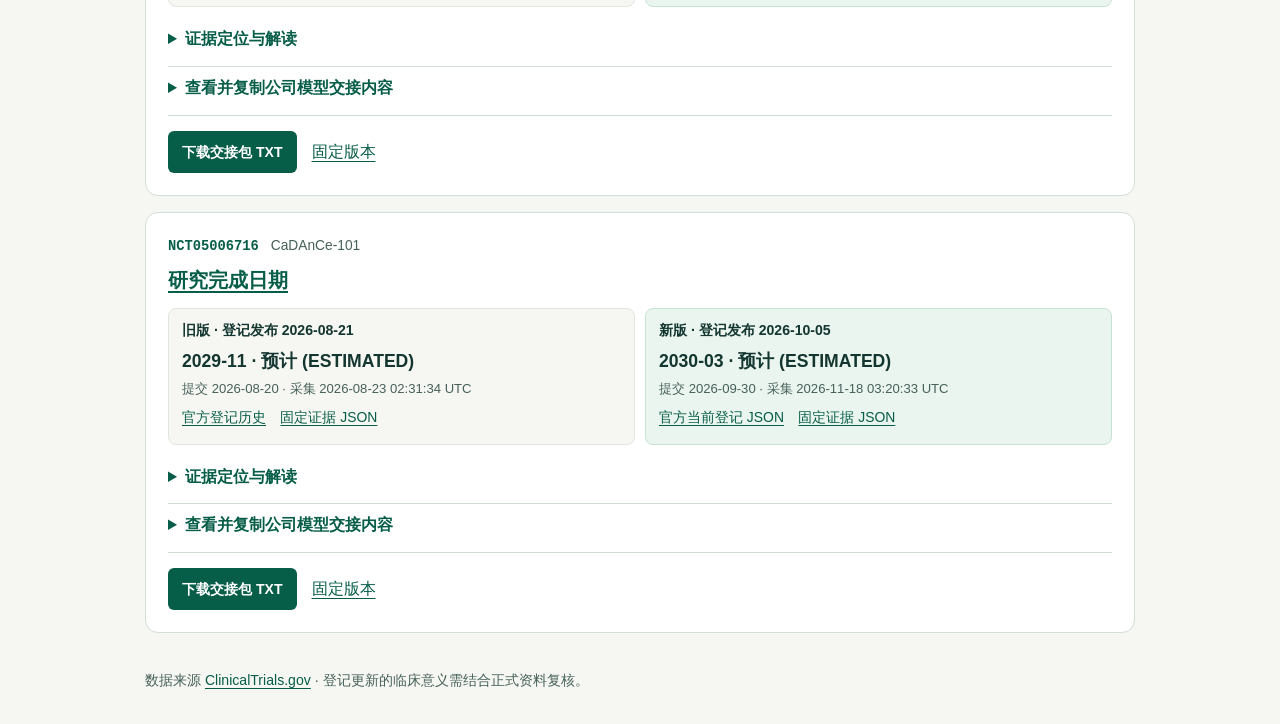
==== commit e365d925: "Update public MCL registry snapshot" ====
--- a/registry.html
+++ b/registry.html
@@ -15,7 +15,7 @@
 </div></header>
 <main class="shell">
     <section class="controls" aria-labelledby="list">
-      <div><h2 id="list">登记变更</h2><p>检查 8 项研究 · 最近检查 2026-11-23（北京时间）</p></div>
+      <div><h2 id="list">登记变更</h2><p>检查 8 项研究 · 最近检查 2026-11-24（北京时间）</p></div>
       <a class="button" href="feed.json" download>导出公开字段 JSON</a>
       <div class="search" hidden><label for="filter">按研究编号或名称查找</label>
       <input type="search" id="filter" placeholder="例如 MANGROVE 或 NCT04002297"></div>
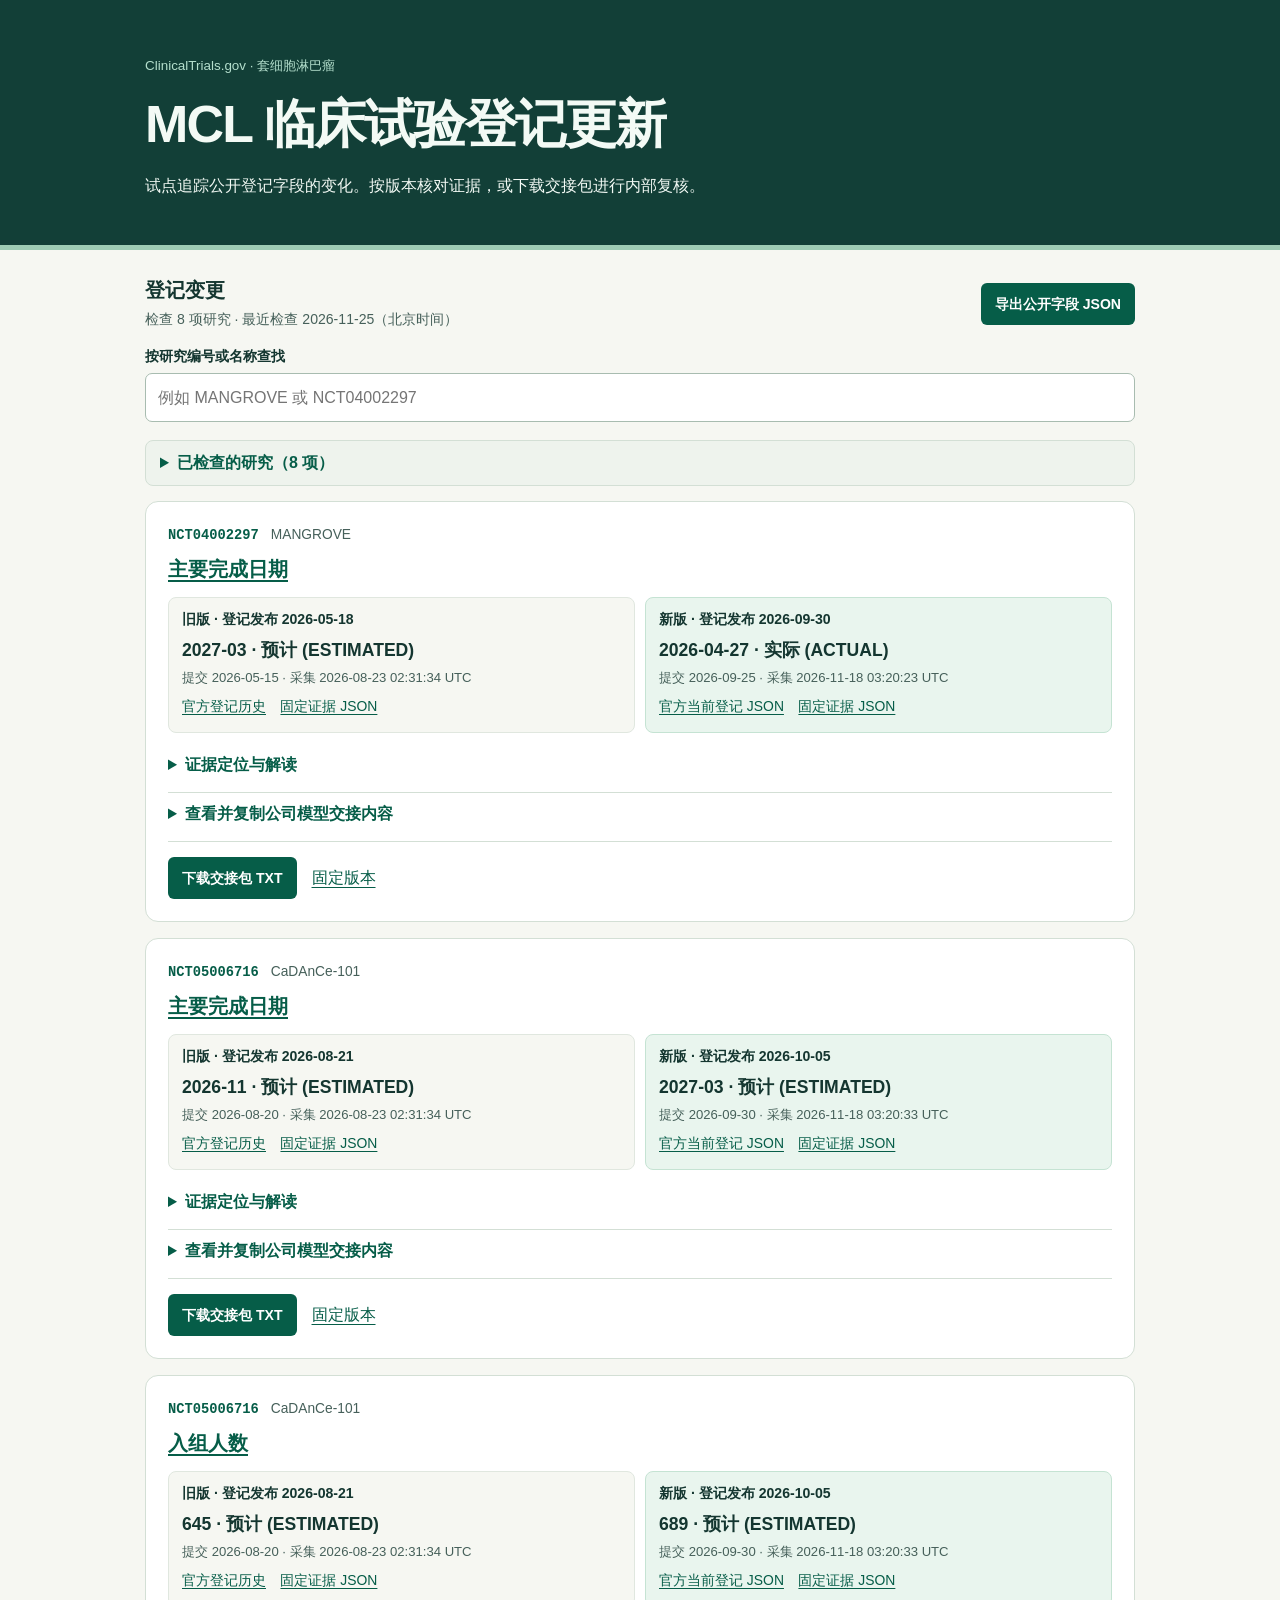
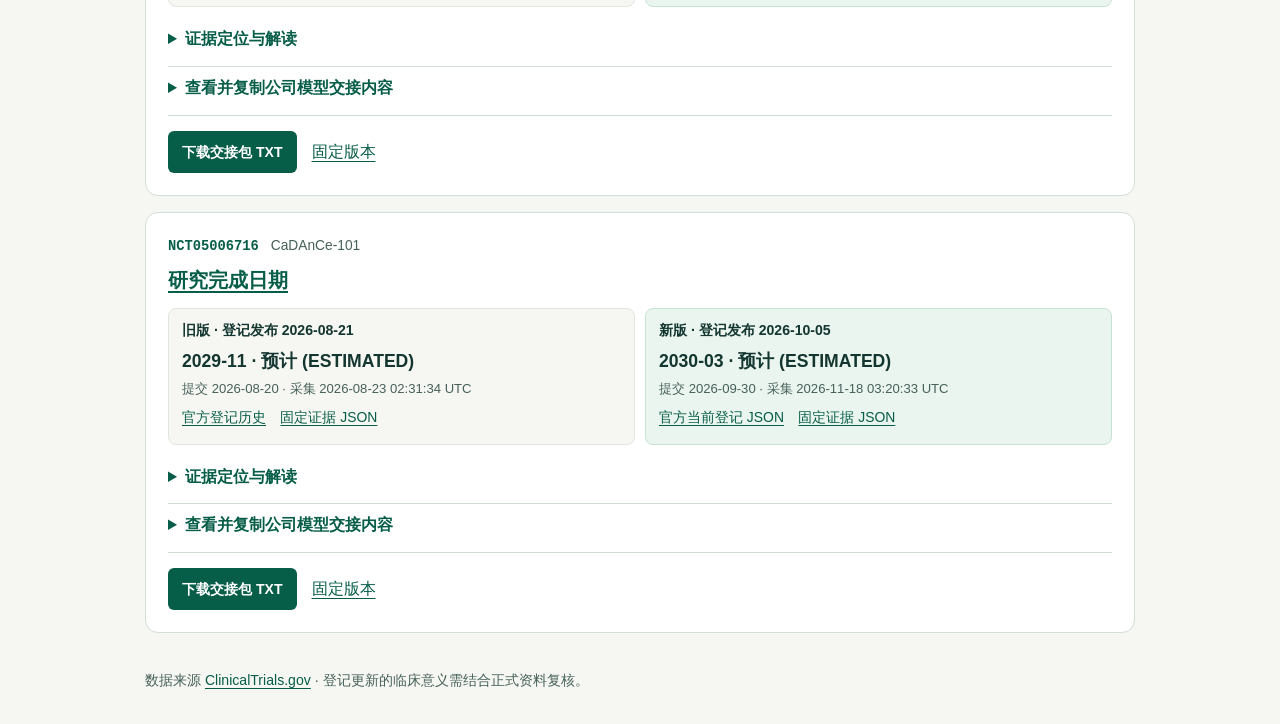
==== commit d33842ad: "Update public MCL registry snapshot" ====
--- a/registry.html
+++ b/registry.html
@@ -15,7 +15,7 @@
 </div></header>
 <main class="shell">
     <section class="controls" aria-labelledby="list">
-      <div><h2 id="list">登记变更</h2><p>检查 8 项研究 · 最近检查 2026-11-24（北京时间）</p></div>
+      <div><h2 id="list">登记变更</h2><p>检查 8 项研究 · 最近检查 2026-11-25（北京时间）</p></div>
       <a class="button" href="feed.json" download>导出公开字段 JSON</a>
       <div class="search" hidden><label for="filter">按研究编号或名称查找</label>
       <input type="search" id="filter" placeholder="例如 MANGROVE 或 NCT04002297"></div>
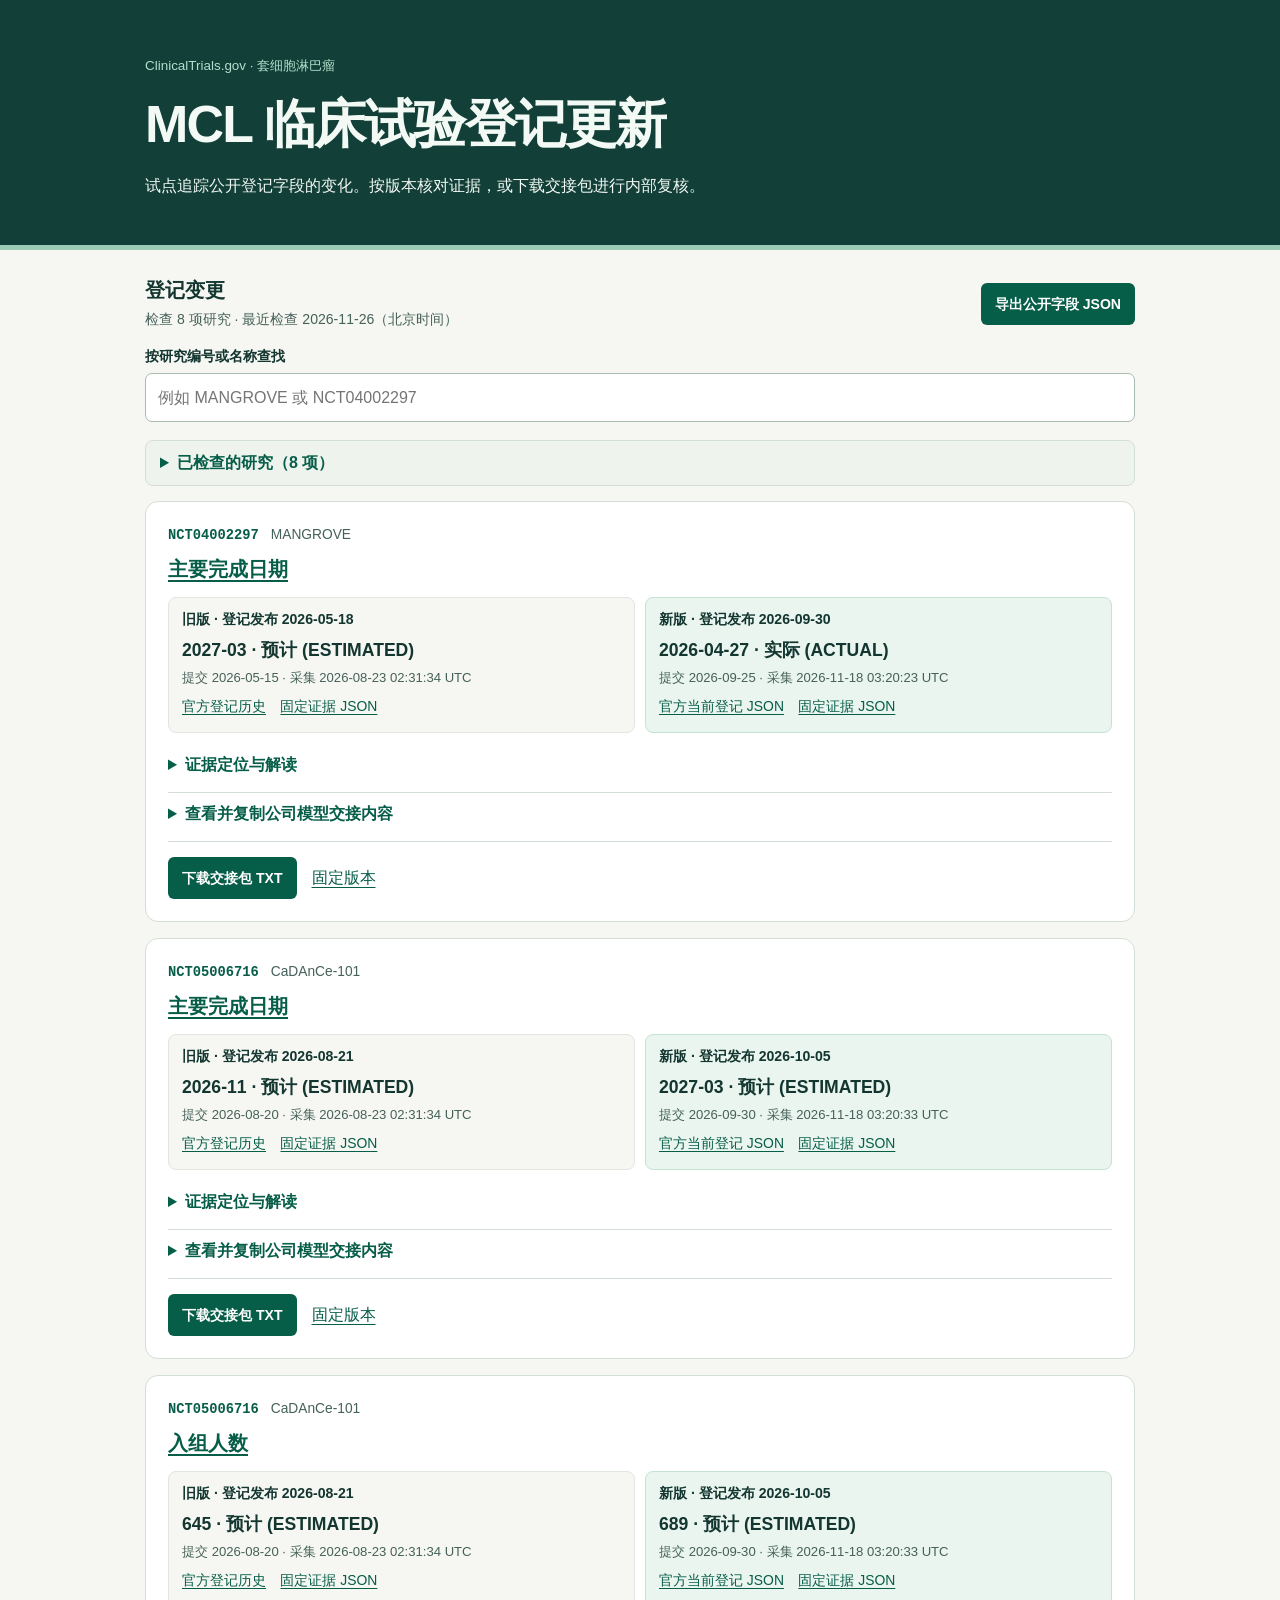
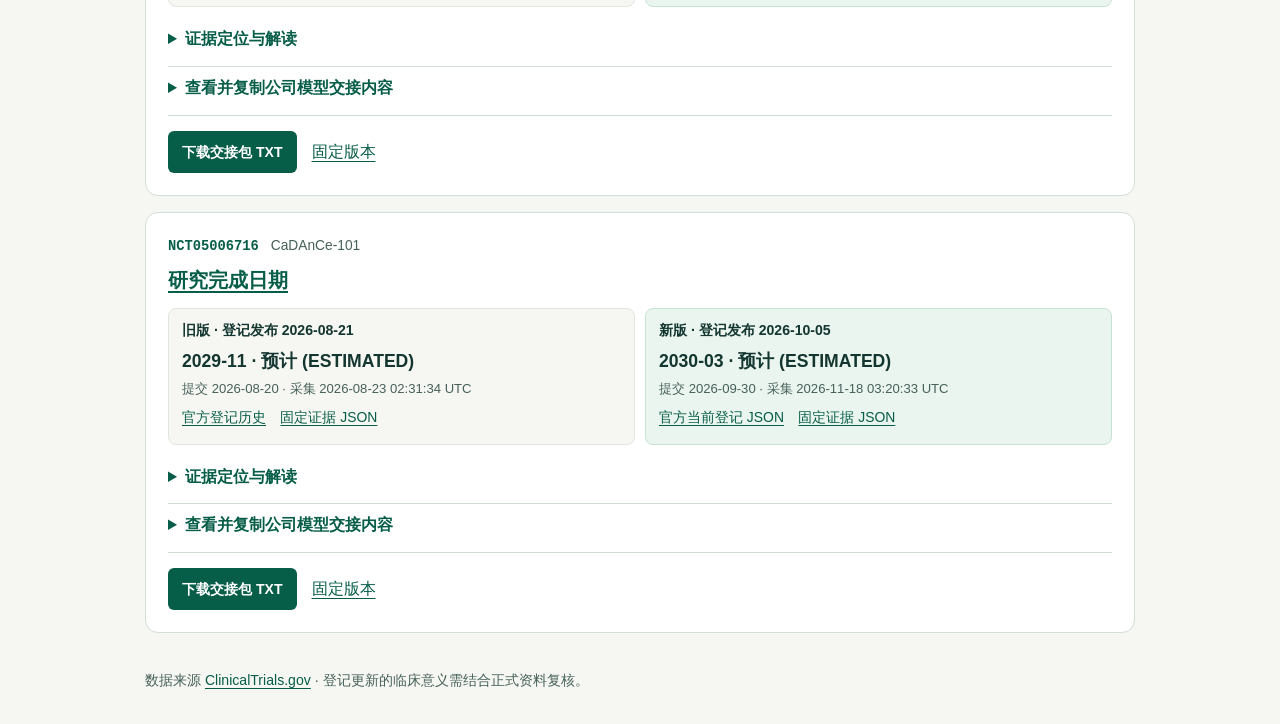
==== commit 98c11d5b: "Update public MCL registry snapshot" ====
--- a/registry.html
+++ b/registry.html
@@ -15,7 +15,7 @@
 </div></header>
 <main class="shell">
     <section class="controls" aria-labelledby="list">
-      <div><h2 id="list">登记变更</h2><p>检查 8 项研究 · 最近检查 2026-11-25（北京时间）</p></div>
+      <div><h2 id="list">登记变更</h2><p>检查 8 项研究 · 最近检查 2026-11-26（北京时间）</p></div>
       <a class="button" href="feed.json" download>导出公开字段 JSON</a>
       <div class="search" hidden><label for="filter">按研究编号或名称查找</label>
       <input type="search" id="filter" placeholder="例如 MANGROVE 或 NCT04002297"></div>
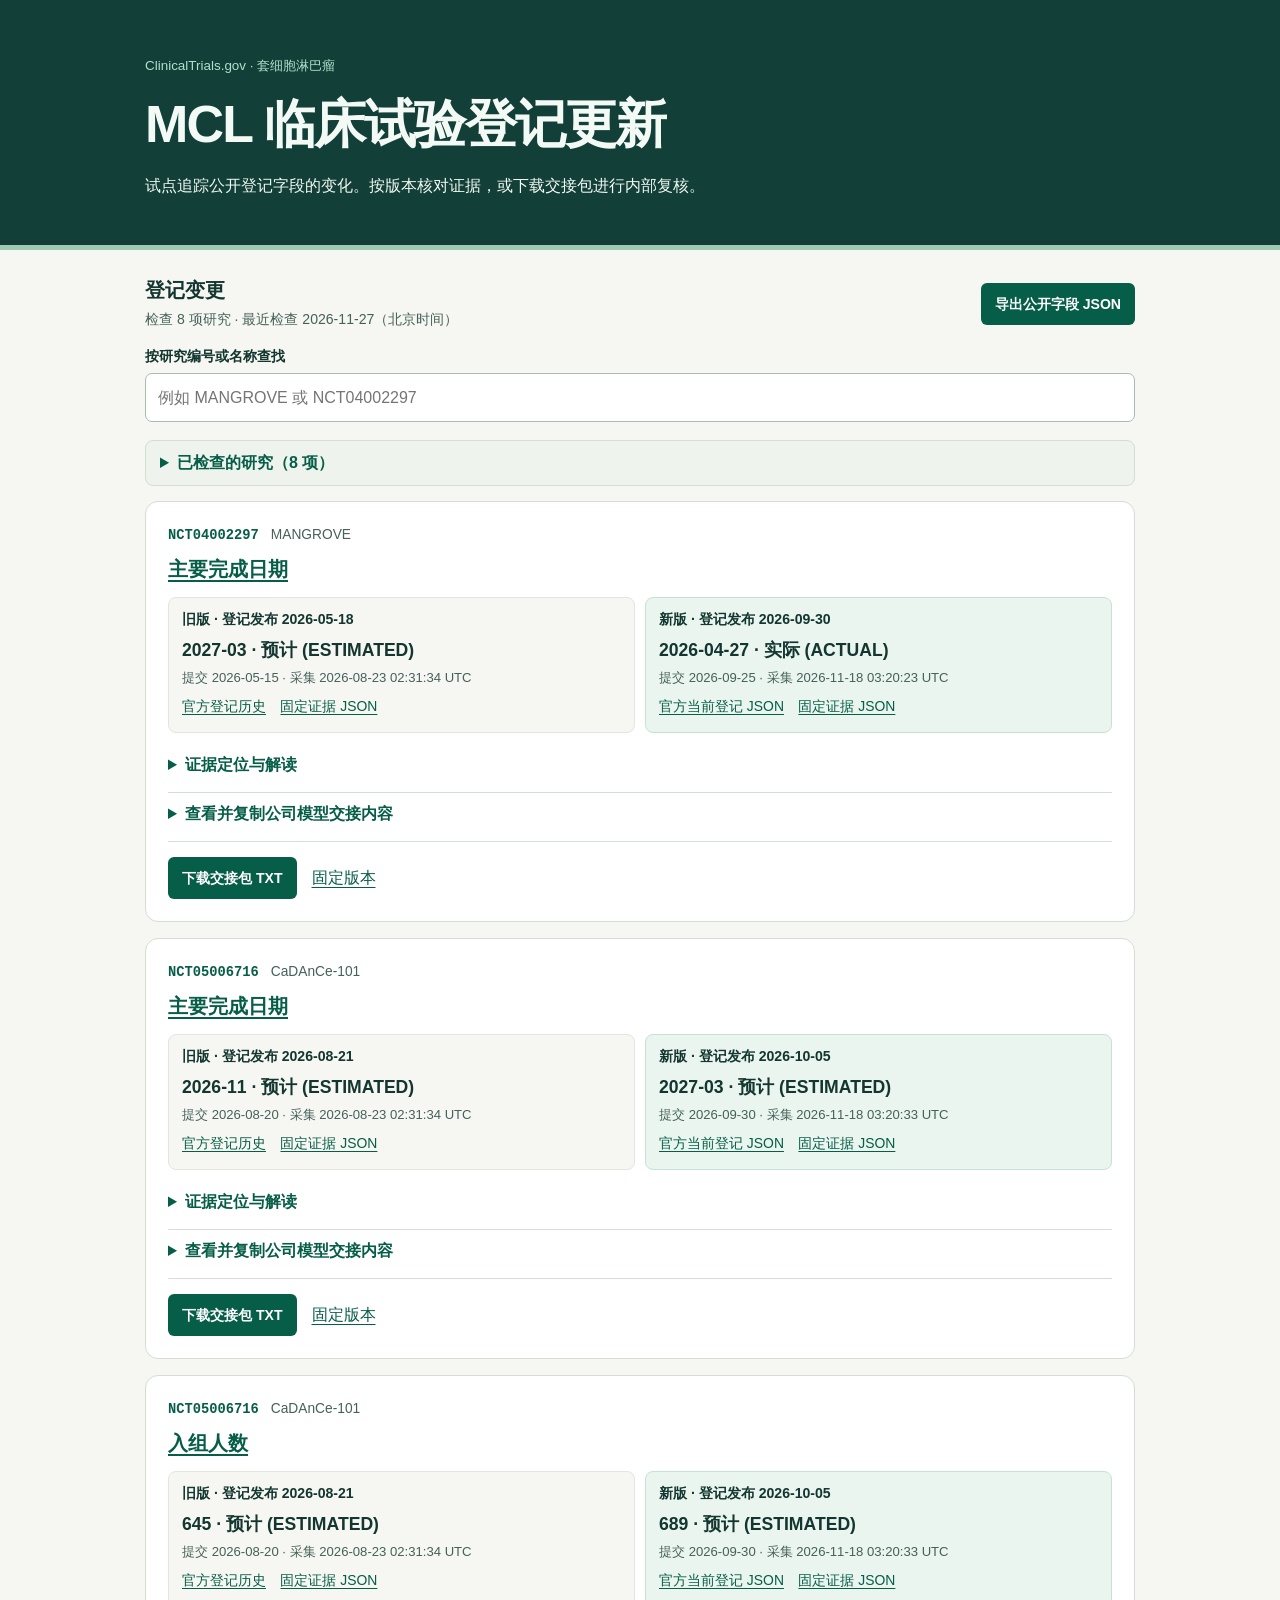
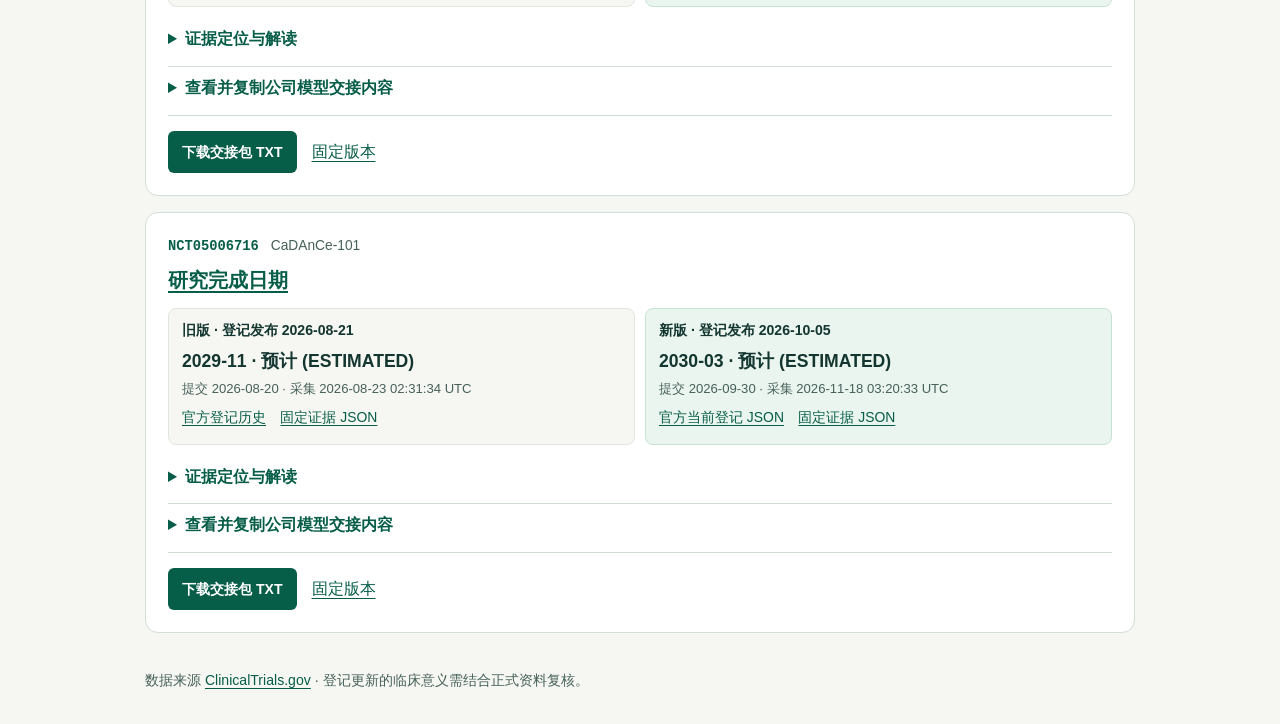
==== commit d90f37db: "Update public MCL registry snapshot" ====
--- a/registry.html
+++ b/registry.html
@@ -15,7 +15,7 @@
 </div></header>
 <main class="shell">
     <section class="controls" aria-labelledby="list">
-      <div><h2 id="list">登记变更</h2><p>检查 8 项研究 · 最近检查 2026-11-26（北京时间）</p></div>
+      <div><h2 id="list">登记变更</h2><p>检查 8 项研究 · 最近检查 2026-11-27（北京时间）</p></div>
       <a class="button" href="feed.json" download>导出公开字段 JSON</a>
       <div class="search" hidden><label for="filter">按研究编号或名称查找</label>
       <input type="search" id="filter" placeholder="例如 MANGROVE 或 NCT04002297"></div>
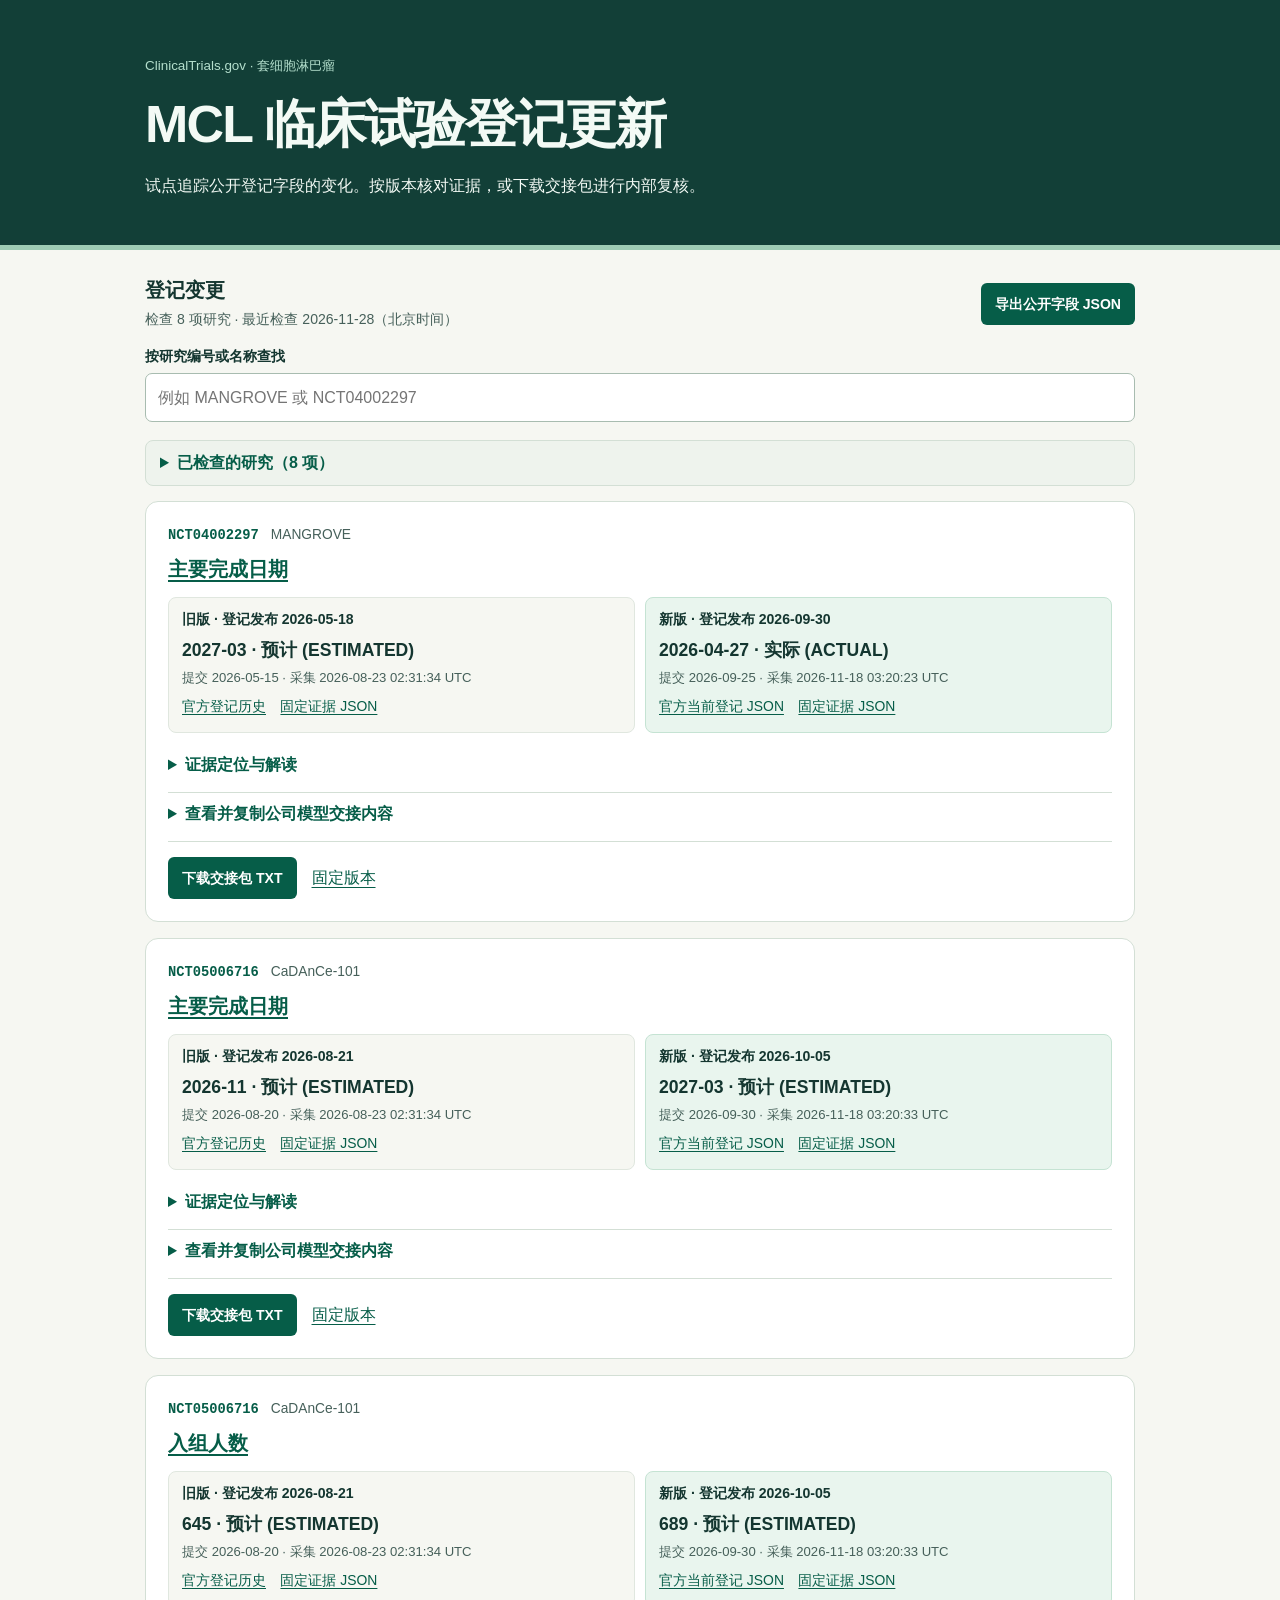
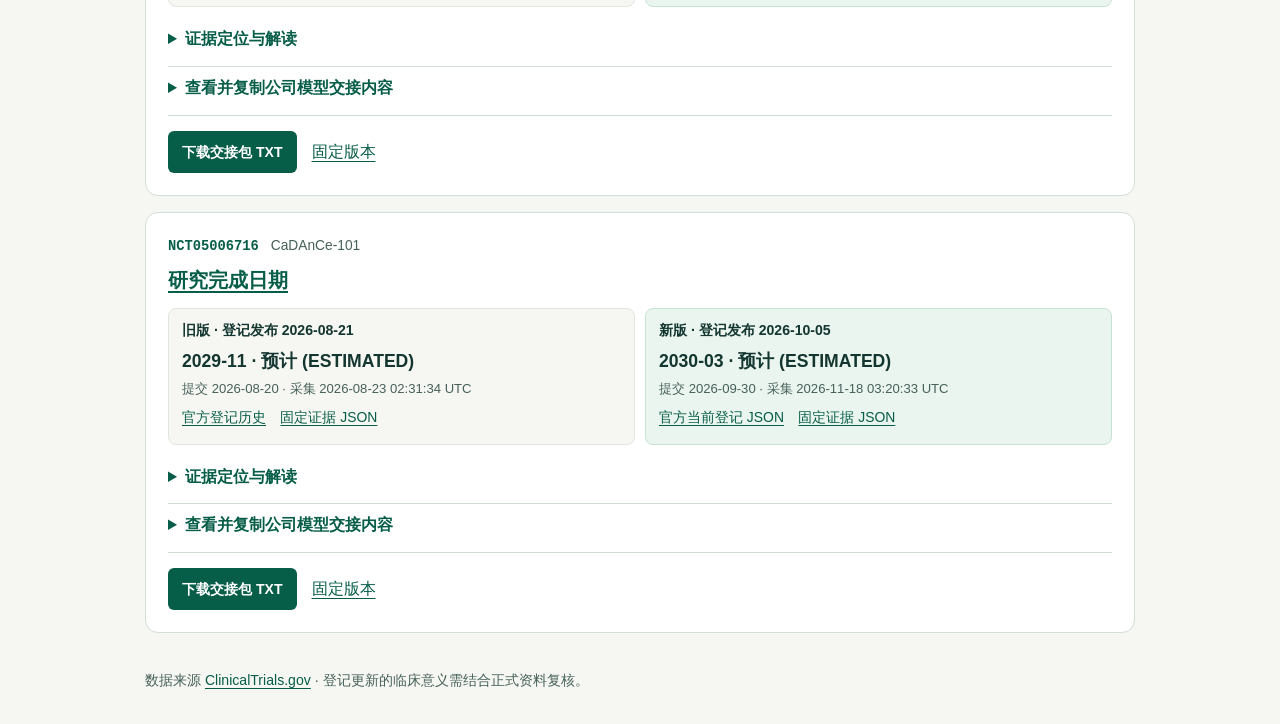
==== commit 9ce8beb8: "Update public MCL registry snapshot" ====
--- a/registry.html
+++ b/registry.html
@@ -15,7 +15,7 @@
 </div></header>
 <main class="shell">
     <section class="controls" aria-labelledby="list">
-      <div><h2 id="list">登记变更</h2><p>检查 8 项研究 · 最近检查 2026-11-27（北京时间）</p></div>
+      <div><h2 id="list">登记变更</h2><p>检查 8 项研究 · 最近检查 2026-11-28（北京时间）</p></div>
       <a class="button" href="feed.json" download>导出公开字段 JSON</a>
       <div class="search" hidden><label for="filter">按研究编号或名称查找</label>
       <input type="search" id="filter" placeholder="例如 MANGROVE 或 NCT04002297"></div>
